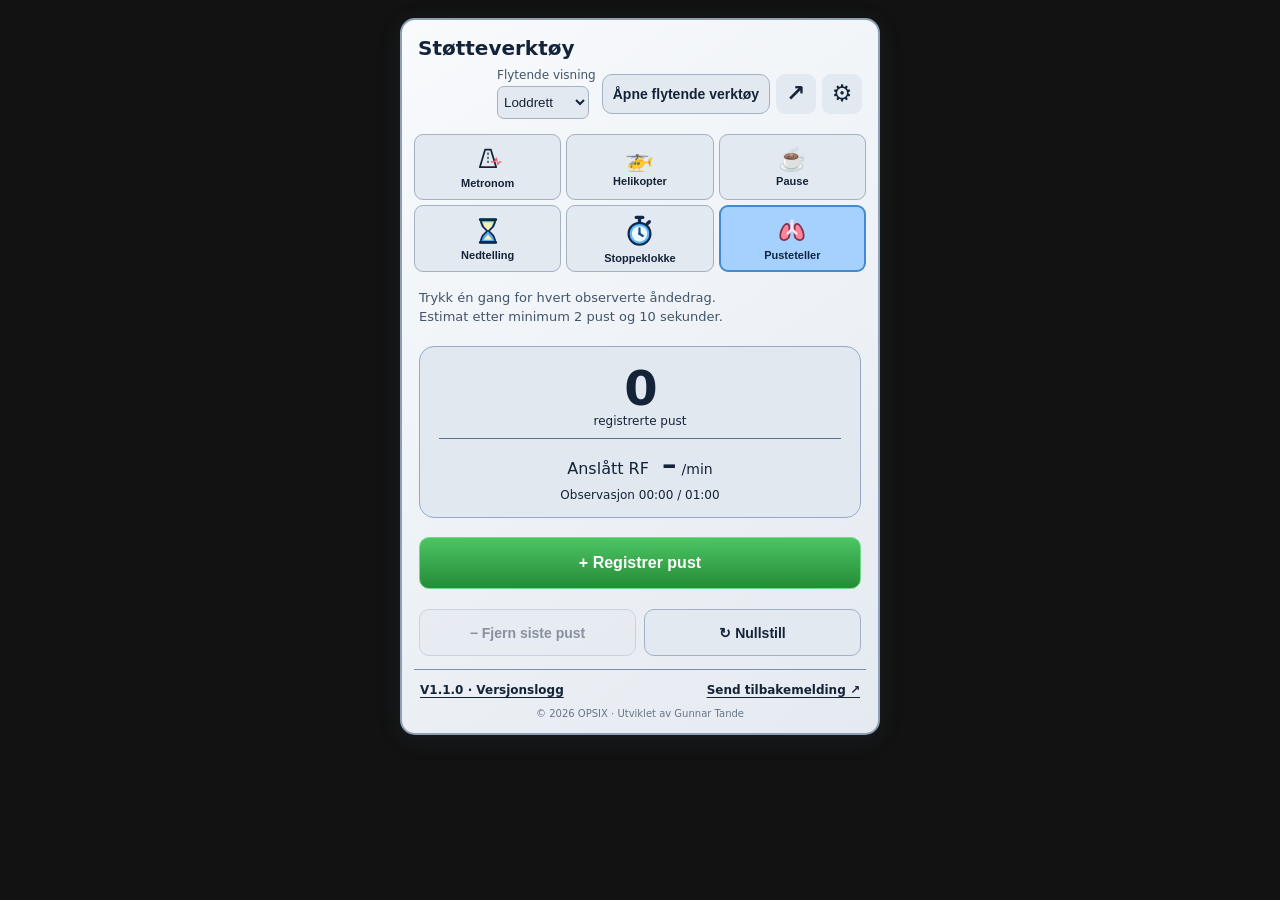
==== index.html @ 7cbd0a43 ".." ====
<!doctype html>
<html lang="no">
<head>
    <meta charset="utf-8">
    <meta name="viewport" content="width=device-width,initial-scale=1">
    <meta name="theme-color" content="#071426">
    <title>Klokkeverktøy | OPSIX</title>
    <link rel="stylesheet" href="klokker.css?v=20261119-12">
    <script src="klokker.js?v=20261119-12" defer></script>
</head>
<body data-theme="natt">
    <section class="tool floating-notice" id="floatingNotice" aria-labelledby="floatingNoticeTitle" hidden>
        <h1 id="floatingNoticeTitle">Flytende verktøy er åpne</h1>
        <p>La denne fanen stå åpen mens du bruker verktøystripen.</p>
        <button class="btn" id="returnFloating" type="button">Vis verktøyene i fanen igjen</button>
    </section>
    <main class="tool" id="clockTool">
        <header class="top">
            <div class="brand-title">
                <strong>Støtteverktøy</strong>
            </div>
            <div class="header-actions">
                <label class="floating-layout-choice">
                    Flytende visning
                    <select id="floatingLayout">
                        <option value="vertical">Loddrett</option>
                        <option value="horizontal">Vannrett</option>
                    </select>
                </label>
                <button class="btn floating-launch" id="openFloating" type="button">Åpne flytende verktøy</button>
                <button id="openWindow" class="icon-button" type="button" title="Åpne nytt klokkevindu" aria-label="Åpne nytt klokkevindu">↗</button>
                <button id="settingsToggle" class="icon-button" type="button" title="Innstillinger" aria-label="Innstillinger" aria-expanded="false" aria-controls="clockSettings">⚙</button>
            </div>
        </header>
        <p id="floatingError" role="status" hidden></p>
        <div class="settings-menu" id="clockSettings" hidden>
            <label for="textSize">Zoom:</label>
            <select id="textSize">
                <option value="normal">100 %</option>
                <option value="large">120 %</option>
                <option value="extra">140 %</option>
            </select>
            <label for="theme">Visning:</label>
            <select id="theme">
                <option value="system" selected>Følg systemet</option>
                <option value="dag">Dag</option>
                <option value="dempet">Dempet</option>
                <option value="natt">Natt</option>
            </select>
        </div>
        <nav class="tabs" aria-label="Klokkeverktøy">
            <div class="floating-clock" id="floatingClock" hidden>
                <time id="floatingTime" aria-label="Norsk tid"></time>
                <time id="floatingDate"></time>
            </div>
            <button class="tab" data-tab="metronom" aria-selected="false">
                <span class="tab-symbol brand-small" aria-hidden="true">
                    <svg viewBox="0 0 48 48" fill="none">
                        <path d="M10 38 19 8h10l9 30H10Z" stroke="currentColor" stroke-width="3" stroke-linejoin="round"/>
                        <path d="M24 13v20" stroke="currentColor" stroke-width="2" stroke-dasharray="4 3"/>
                        <path d="M29 29h6l3-6 3 10 3-4h3" stroke="#ff5466" stroke-width="2"/>
                    </svg>
                </span>
                Metronom
            </button>
            <button class="tab" data-tab="helikopter" aria-selected="false">
                <span class="tab-symbol">🚁</span>
                Helikopter
                <small id="heliBadge" class="tab-status" hidden></small>
            </button>
            <button class="tab" data-tab="pause" aria-selected="false">
                <span class="tab-symbol">☕</span>
                Pause
                <small id="pauseBadge" class="tab-status" hidden></small>
            </button>
            <button class="tab" data-tab="nedtelling" aria-selected="false">
                <span class="tab-symbol tool-symbol" aria-hidden="true"><svg width="28" height="28" viewBox="0 0 32 32"><path d="M8 3h16v3l-2 5-5 5 5 5 2 5v3H8v-3l2-5 5-5-5-5-2-5Z" fill="#56a9f5" stroke="#0d294b" stroke-width="2"/><path d="M10 6h12l-2 5-4 4-4-4zm1 20 5-6 5 6Z" fill="#fff0ab"/><path d="M7 3h18M7 29h18" stroke="#0d294b" stroke-width="3" stroke-linecap="round"/></svg></span>
                Nedtelling
                <small id="countBadge" class="tab-status" hidden></small>
            </button>
            <button class="tab" data-tab="stoppeklokke" aria-selected="false">
                <span class="tab-symbol tool-symbol" aria-hidden="true"><svg width="28" height="28" viewBox="0 0 32 32"><path d="M16 4v5m-3-5h6m4 6 2-2" stroke="#0d294b" stroke-width="3" stroke-linecap="round"/><circle cx="16" cy="19" r="10" fill="#63b6fa" stroke="#0d294b" stroke-width="2"/><circle cx="16" cy="19" r="7" fill="#eef9ff"/><path d="M16 14v5l3 2" fill="none" stroke="#164d80" stroke-width="2" stroke-linecap="round"/><circle cx="16" cy="19" r="1.25" fill="#164d80"/></svg></span>
                Stoppeklokke
                <small id="stopBadge" class="tab-status" hidden></small>
            </button>
            <button class="tab active" data-tab="pusteteller" aria-selected="true">
                <span class="tab-symbol tool-symbol" aria-hidden="true"><svg width="28" height="28" viewBox="0 0 32 32"><path d="M13 10c-3-5-7 0-9 5-2 5-2 10 1 11 3 1 8-1 8-5Zm6 0c3-5 7 0 9 5 2 5 2 10-1 11-3 1-8-1-8-5Z" fill="#ff8299" stroke="#7d314a" stroke-width="2"/><path d="M16 4v10m0 0-5 5m5-5 5 5" fill="none" stroke="#ffe2ec" stroke-width="3" stroke-linecap="round" stroke-linejoin="round"/></svg></span>
                Pusteteller
            </button>
            <button class="tab floating-toggle" id="toggleFloatingPane" type="button"
                aria-expanded="false" aria-controls="clockPanes" aria-label="Vis sist brukte verktøy" hidden>Utvid</button>
        </nav>
        <div class="tool-panes" id="clockPanes">
            <header class="floating-pane-heading">
                <h1>Operatørverktøy</h1>
                <p id="floatingToolName"></p>
            </header>
            <section class="pane" id="metronom" aria-label="Metronom" hidden inert>
                <div class="display beat-display" id="beatDisplay">
                    <div id="bpmView" class="bpm-view">
                        <button type="button" id="bpmLabel" class="bpm-number" title="Trykk for å skrive takt" aria-label="Endre takt">
                            110 
                            <span>BPM</span>
                        </button>
                        <input id="bpmDirect" class="bpm-direct" type="number" min="1" inputmode="numeric" aria-label="Ny takt" hidden>
                    </div>
                    <div class="pulse-line" aria-hidden="true">
                        <svg viewBox="0 0 240 42" preserveAspectRatio="none">
                            <defs>
                                <path id="ecgComplex" d="M0 25 H22 L26 28 L30 7 L34 34 L39 25 H60"/>
                            </defs>
                            <g class="ecg-trace">
                                <use href="#ecgComplex"/>
                                <use href="#ecgComplex" x="60"/>
                                <use href="#ecgComplex" x="120"/>
                                <use id="ecgFourth" href="#ecgComplex" x="180"/>
                                <path id="ecgVent" d="M180 25 H240" hidden/>
                            </g>
                            <line id="beatCursor" x1="30" x2="30" y1="1" y2="41" hidden/>
                        </svg>
                    </div>
                </div>
                <label class="field-label">Pasientkategori</label>
                <div class="choices">
                    <button type="button" class="choice selected" data-mode="voksen">Voksen og barn</button>
                    <button type="button" class="choice" data-mode="nyfodt">Nyfødt ved fødsel</button>
                </div>
                <div class="adjuster" id="bpmAdjust">
                    <label for="bpmInput">Juster takt</label>
                    <div>
                        <button id="bpmDown" type="button" aria-label="Reduser BPM">−</button>
                        <input id="bpmInput" type="number" inputmode="numeric" min="1" step="1" value="110">
                        <button id="bpmUp" type="button" aria-label="Øk BPM">+</button>
                    </div>
                </div>
                <p id="metronomeHint" class="hint compact" hidden>90 kompresjoner og 30 ventilasjoner/min</p>
                <div class="actions">
                    <button id="metroStart" class="btn primary">▶ Start</button>
                    <button id="metroPause" class="btn">Ⅱ Pause</button>
                    <button id="metroReset" class="btn">↻ Nullstill</button>
                </div>
            </section>
            <section class="pane" id="nedtelling" aria-label="Nedtelling" hidden inert>
                <div class="display time-display time-card" id="countBox">
                    <div class="time-unit-headings" aria-hidden="true"><span>Timer</span><span>Minutter</span><span>Sekunder</span></div>
                    <div id="countDisplay" class="time-parts time-value adjustable-time" role="group" aria-label="Nedtellingstid" aria-describedby="countError">
                        <div class="time-segment">
                            <input type="text" inputmode="numeric" maxlength="2" autocomplete="off" spellcheck="false" aria-label="Nedtellingstid – timer" data-max="99" value="00">
                            <div class="time-steps">
                                <button type="button" class="time-step" data-step="-1" aria-label="Reduser timer">−</button>
                                <button type="button" class="time-step" data-step="1" aria-label="Øk timer">+</button>
                            </div>
                        </div>
                        <span aria-hidden="true">:</span>
                        <div class="time-segment">
                            <input type="text" inputmode="numeric" maxlength="2" autocomplete="off" spellcheck="false" aria-label="Nedtellingstid – minutter" data-max="59" value="00">
                            <div class="time-steps">
                                <button type="button" class="time-step" data-step="-1" aria-label="Reduser minutter">−</button>
                                <button type="button" class="time-step" data-step="1" aria-label="Øk minutter">+</button>
                            </div>
                        </div>
                        <span aria-hidden="true">:</span>
                        <div class="time-segment">
                            <input type="text" inputmode="numeric" maxlength="2" autocomplete="off" spellcheck="false" aria-label="Nedtellingstid – sekunder" data-max="59" value="00">
                            <div class="time-steps">
                                <button type="button" class="time-step" data-step="-1" aria-label="Reduser sekunder">−</button>
                                <button type="button" class="time-step" data-step="1" aria-label="Øk sekunder">+</button>
                            </div>
                        </div>
                    </div>
                    <span id="countState" hidden></span>
                    <span id="countError" role="alert" hidden>Bruk tt:mm:ss. Minutter og sekunder må være mellom 00 og 59.</span>
                </div>
                <div class="toggle-list">
                    <div class="toggle-row">
                        <span>Lydvarsel ved endt nedtelling?</span>
                        <div class="binary" data-setting="countSound">
                            <button class="selected" data-value="yes">Ja</button>
                            <button data-value="no">Nei</button>
                        </div>
                    </div>
                </div>
                <div class="actions">
                    <button id="countStart" class="btn primary">▶ Start</button>
                    <button id="countPause" class="btn">Ⅱ Pause</button>
                    <button id="countReset" class="btn">↻ Nullstill</button>
                </div>
            </section>
            <section class="pane" id="stoppeklokke" aria-label="Stoppeklokke" hidden inert>
                <div class="display time-display time-card">
                    <div class="time-unit-headings" aria-hidden="true"><span>Timer</span><span>Minutter</span><span>Sekunder</span></div>
                    <strong class="time-value" id="stopDisplay">00:00:00</strong>
                </div>
                <div class="actions">
                    <button id="stopStart" class="btn primary">▶ Start</button>
                    <button id="stopPause" class="btn">Ⅱ Pause</button>
                    <button id="stopReset" class="btn">↻ Nullstill</button>
                </div>
            </section>
            <section class="pane" id="pusteteller" aria-label="Pusteteller">
                <p class="subtitle">
                    Trykk én gang for hvert observerte åndedrag.
                    <br>
                    Estimat etter minimum 2 pust og 10 sekunder.
                </p>
                <div class="display breath-display" id="breathBox">
                    <strong id="breathCount">0</strong>
                    <span>registrerte pust</span>
                    <div class="breath-result">
                        Anslått RF 
                        <b id="breathRate">–</b>
                        <span>/min</span>
                    </div>
                    <span class="observation" id="breathTime">Observasjon 00:00 / 01:00</span>
                </div>
                <button type="button" class="btn primary big-breath" id="breathTap">+ Registrer pust</button>
                <div class="actions two">
                    <button id="breathUndo" class="btn" type="button" disabled>− Fjern siste pust</button>
                    <button id="breathReset" class="btn">↻ Nullstill</button>
                </div>
            </section>
            <section class="pane" id="pause" aria-label="Pause" hidden inert>
                <div class="display time-card pause-box" id="pauseBox">
                    <div class="time-unit-headings time-unit-headings-end" aria-hidden="true"><span>Timer</span><span>Minutter</span></div>
                    <div class="pause-time-row time-row">
                        <span class="time-label">Matpause</span>
                        <div id="mealTime" class="time-parts time-value adjustable-time" role="group" aria-label="Matpause">
                            <div class="time-segment">
                                <input type="text" inputmode="numeric" maxlength="2" autocomplete="off" spellcheck="false" aria-label="Matpause – timer" data-max="23" placeholder="00">
                                <div class="time-steps">
                                    <button type="button" class="time-step" data-step="-1" aria-label="Reduser timer">−</button>
                                    <button type="button" class="time-step" data-step="1" aria-label="Øk timer">+</button>
                                </div>
                            </div>
                            <span aria-hidden="true">:</span>
                            <div class="time-segment">
                                <input type="text" inputmode="numeric" maxlength="2" autocomplete="off" spellcheck="false" aria-label="Matpause – minutter" data-max="59" placeholder="00">
                                <div class="time-steps">
                                    <button type="button" class="time-step" data-step="-1" aria-label="Reduser minutter">−</button>
                                    <button type="button" class="time-step" data-step="1" aria-label="Øk minutter">+</button>
                                </div>
                            </div>
                        </div>
                    </div>
                    <div class="pause-time-row time-row">
                        <span class="time-label">Skjermpause</span>
                        <div id="screenTime" class="time-parts time-value adjustable-time" role="group" aria-label="Skjermpause">
                            <div class="time-segment">
                                <input type="text" inputmode="numeric" maxlength="2" autocomplete="off" spellcheck="false" aria-label="Skjermpause – timer" data-max="23" placeholder="00">
                                <div class="time-steps">
                                    <button type="button" class="time-step" data-step="-1" aria-label="Reduser timer">−</button>
                                    <button type="button" class="time-step" data-step="1" aria-label="Øk timer">+</button>
                                </div>
                            </div>
                            <span aria-hidden="true">:</span>
                            <div class="time-segment">
                                <input type="text" inputmode="numeric" maxlength="2" autocomplete="off" spellcheck="false" aria-label="Skjermpause – minutter" data-max="59" placeholder="00">
                                <div class="time-steps">
                                    <button type="button" class="time-step" data-step="-1" aria-label="Reduser minutter">−</button>
                                    <button type="button" class="time-step" data-step="1" aria-label="Øk minutter">+</button>
                                </div>
                            </div>
                        </div>
                    </div>
                    <p id="pauseState" role="status"></p>
                </div>
                <div class="toggle-row">
                    <span>Lydvarsel når pausen starter?</span>
                    <div class="binary" data-setting="pauseSound">
                        <button class="selected" data-value="yes" aria-pressed="true">Ja</button>
                        <button data-value="no" aria-pressed="false">Nei</button>
                    </div>
                </div>
                <p id="pauseError" role="alert" hidden>Skriv et klokkeslett mellom 00:00 og 23:59.</p>
                <p id="pauseSoundError" role="status" hidden>Lydvarsel er utilgjengelig i nettleseren. Pause markeres visuelt.</p>
                <div class="actions two">
                    <button class="btn primary" id="pauseSave">Lagre pauser</button>
                    <button class="btn" id="pauseReset">↻ Nullstill</button>
                </div>
            </section>
            <section class="pane" id="helikopter" aria-label="Helikoptervarsling" hidden inert>
                <div class="display heli-display time-card" id="heliBox">
                    <div class="time-unit-headings time-unit-headings-end" aria-hidden="true"><span>Timer</span><span>Minutter</span><span>Sekunder</span></div>
                    <div class="time-row heli-entry-row">
                        <span class="time-label">ETE</span>
                        <div id="heliDuration" class="time-parts time-value adjustable-time" role="group" aria-label="Tid til forventet landing" aria-describedby="heliError">
                            <div class="time-segment">
                                <input type="text" inputmode="numeric" maxlength="2" autocomplete="off" aria-label="Tid til forventet landing – timer" data-max="99" value="00">
                                <div class="time-steps">
                                    <button type="button" class="time-step" data-step="-1" aria-label="Reduser timer: Tid til forventet landing">−</button>
                                    <button type="button" class="time-step" data-step="1" aria-label="Øk timer: Tid til forventet landing">+</button>
                                </div>
                            </div>
                            <span aria-hidden="true">:</span>
                            <div class="time-segment">
                                <input type="text" inputmode="numeric" maxlength="2" autocomplete="off" aria-label="Tid til forventet landing – minutter" data-max="59" value="03">
                                <div class="time-steps">
                                    <button type="button" class="time-step" data-step="-1" aria-label="Reduser minutter: Tid til forventet landing">−</button>
                                    <button type="button" class="time-step" data-step="1" aria-label="Øk minutter: Tid til forventet landing">+</button>
                                </div>
                            </div>
                            <span aria-hidden="true">:</span>
                            <div class="time-segment">
                                <input type="text" inputmode="numeric" maxlength="2" autocomplete="off" aria-label="Tid til forventet landing – sekunder" data-max="59" value="00">
                                <div class="time-steps">
                                    <button type="button" class="time-step" data-step="-1" aria-label="Reduser sekunder: Tid til forventet landing">−</button>
                                    <button type="button" class="time-step" data-step="1" aria-label="Øk sekunder: Tid til forventet landing">+</button>
                                </div>
                            </div>
                        </div>
                        <strong class="time-value" id="heliTime" role="timer" hidden>00:03:00</strong>
                    </div>
                    <div class="time-row heli-entry-row heli-warning-setting">
                        <span class="time-label">Tid igjen ved varsling</span>
                        <div id="heliWarning" class="time-parts time-value adjustable-time" role="group" aria-label="Tid igjen ved varsling" aria-describedby="heliError">
                            <div class="time-segment">
                                <input type="text" inputmode="numeric" maxlength="2" autocomplete="off" aria-label="Tid igjen ved varsling – timer" data-max="99" value="00">
                                <div class="time-steps">
                                    <button type="button" class="time-step" data-step="-1" aria-label="Reduser timer: Tid igjen ved varsling">−</button>
                                    <button type="button" class="time-step" data-step="1" aria-label="Øk timer: Tid igjen ved varsling">+</button>
                                </div>
                            </div>
                            <span aria-hidden="true">:</span>
                            <div class="time-segment">
                                <input type="text" inputmode="numeric" maxlength="2" autocomplete="off" aria-label="Tid igjen ved varsling – minutter" data-max="59" value="01">
                                <div class="time-steps">
                                    <button type="button" class="time-step" data-step="-1" aria-label="Reduser minutter: Tid igjen ved varsling">−</button>
                                    <button type="button" class="time-step" data-step="1" aria-label="Øk minutter: Tid igjen ved varsling">+</button>
                                </div>
                            </div>
                            <span aria-hidden="true">:</span>
                            <div class="time-segment">
                                <input type="text" inputmode="numeric" maxlength="2" autocomplete="off" aria-label="Tid igjen ved varsling – sekunder" data-max="59" value="30">
                                <div class="time-steps">
                                    <button type="button" class="time-step" data-step="-1" aria-label="Reduser sekunder: Tid igjen ved varsling">−</button>
                                    <button type="button" class="time-step" data-step="1" aria-label="Øk sekunder: Tid igjen ved varsling">+</button>
                                </div>
                            </div>
                        </div>
                    </div>
                    <p id="heliError" role="alert" hidden></p>
                    <div class="heli-timeline" id="heliTimeline" aria-label="Tidslinje for landing">
                        <span class="heli-timeline-start">Start</span>
                        <span class="heli-timeline-end">Landing</span>
                        <div class="heli-timeline-track">
                            <progress id="heliProgress" max="180" value="0" aria-label="Nedtellingens fremdrift"></progress>
                            <span class="heli-tick heli-tick-start" aria-hidden="true"></span>
                            <span class="heli-tick heli-tick-warning" id="heliWarningTick" aria-hidden="true"></span>
                            <span class="heli-tick heli-tick-end" aria-hidden="true"></span>
                        </div>
                        <span class="heli-timeline-warning" id="heliWarningMark">Varsling</span>
                    </div>
                    <p id="heliAlarm" role="alert" hidden>🔔 Aktiver landingsvarsel!</p>
                    <button id="heliAck" class="btn full" type="button" hidden>✓ Varsling aktivert</button>
                </div>
                <div class="actions two">
                    <button id="heliStart" class="btn primary" type="button">▶ Start</button>
                    <button id="heliReset" class="btn" type="button">↻ Nullstill</button>
                </div>
            </section>
        </div>
        <div class="bottom-links">
            <button id="versionButton">V1.1.0 · Versjonslogg</button>
            <button id="feedbackButton">Send tilbakemelding ↗</button>
        </div>
        <p class="copyright">© 2026 OPSIX · Utviklet av Gunnar Tande</p>
    </main>
    <dialog id="versionDialog">
        <h2>Versjonslogg</h2>
        <p>
            <b>V1.1.0 – 09.11.2026</b>
            <br>
            Seks faner, pausevarsler, lysnivåer, taktinnstilling, nedtellingsvarsler og oppdatert pusteteller.
        </p>
        <p>
            <b>V1.0.0 – 06.11.2026</b>
            <br>
            Første prototype: metronom, nedtelling, stoppeklokke og pusteteller.
        </p>
        <button id="closeVersion" class="btn">Lukk</button>
    </dialog>
</body>
</html>
---- klokker.css ----
:root{color-scheme:dark;--bg:#071426;--panel:#0b1c34;--field:#1a2a44;--border:#6981a1;--text:#f6f9ff;--muted:#bdc8d9;--blue:#2d76d0;--green:#29953a}*{box-sizing:border-box}html,body{margin:0;min-height:100%;font-family:Inter,system-ui,-apple-system,Segoe UI,Arial,sans-serif;background:transparent;color:var(--text)}body{padding:6px}.tool{background:linear-gradient(150deg,#112744,#08162a 55%,#071222);border:2px solid #8da5c5;border-radius:15px;padding:14px 12px 12px;box-shadow:0 10px 35px #0007;max-width:480px;margin:auto}.top{display:flex;align-items:center;gap:12px;padding:2px 4px 15px}.brand-icon{display:grid;place-items:center;border:2px solid #dce8fc;border-radius:16px;width:66px;height:66px;flex-shrink:0;background:linear-gradient(145deg,#162c4b,#08172c);color:white}.brand-icon svg{width:46px}.brand-title{display:flex;flex-direction:column;gap:2px;min-width:0}.brand-title strong{font-size:22px}.brand-title span{font-size:16px;font-weight:600}.icon-button{margin-left:auto;align-self:flex-start;border:0;background:#243954;color:white;border-radius:9px;padding:6px 10px;font-size:22px;cursor:pointer}.tabs{display:grid;grid-template-columns:repeat(4,minmax(0,1fr));gap:3px;margin-bottom:7px}.tab{position:relative;min-width:0;min-height:66px;display:flex;flex-direction:column;align-items:center;justify-content:center;gap:4px;background:#1b2b45;border:1px solid #536580;border-radius:10px 10px 3px 3px;color:#fff;cursor:pointer;font-size:11px;font-weight:700;padding:7px 2px}.tab.active{background:linear-gradient(155deg,#3587dd,#17428f);border:2px solid #add3ff}.tab-symbol{font-size:26px;line-height:1}.tab-status{font-size:10px;color:#e0f3ff}.pane{min-height:430px;padding:10px 5px 0}.pane[hidden],.tab-status[hidden]{display:none!important}h1{font-size:21px;margin:0 0 4px}.subtitle{font-size:13px;color:var(--muted);margin:0 0 19px;line-height:1.45}.display{background:linear-gradient(145deg,#1c2f4d,#14253f);border:1.5px solid #94aac9;border-radius:15px;min-height:117px;display:flex;flex-direction:column;align-items:center;justify-content:center;padding:15px 8px;margin-bottom:19px}.display strong{font-size:64px;line-height:1.1;font-weight:800;font-variant-numeric:tabular-nums;letter-spacing:-2px}.display strong span{font-size:37px;letter-spacing:-1px}.pulse-line{color:#ff596b;width:70%;height:23px}.pulse-line svg{width:100%;height:100%}.field-label{display:block;font-size:13px;font-weight:750;margin:0 0 9px}.choices{display:grid;grid-template-columns:repeat(2,minmax(0,1fr));gap:7px}.choice{font-weight:700;color:white;background:#1a2a43;border:1px solid #93a9c7;border-radius:10px;min-height:40px;cursor:pointer;font-size:12px}.choice.selected{color:#071426;background:#8ac7ff;border-color:#d4eaff}.adjuster{display:flex;align-items:center;justify-content:space-between;margin-top:14px;gap:12px}.adjuster label{font-size:12px;color:var(--muted)}.adjuster>div{display:flex;align-items:center;gap:5px}.adjuster button{height:35px;width:35px;border:1px solid var(--border);background:#243954;color:white;border-radius:8px;font-size:21px;cursor:pointer}.adjuster input{width:58px;height:35px;text-align:center;border:1px solid var(--border);background:#101d33;color:white;border-radius:8px;font-weight:750;font-size:16px}.adjuster input::-webkit-inner-spin-button{display:none}.hint{min-height:48px;font-size:12px;color:#d3deee;line-height:1.5;margin:16px 3px}.actions{display:grid;grid-template-columns:repeat(3,minmax(0,1fr));gap:8px;margin-top:20px}.btn{cursor:pointer;border:1px solid #8096b4;background:linear-gradient(#293d59,#16283e);border-radius:10px;min-height:47px;color:white;font-size:14px;font-weight:700}.btn.primary{background:linear-gradient(#4cc564,#258b37);border-color:#71dc86}.btn:disabled{opacity:.46;cursor:not-allowed}.btn:focus-visible,.tab:focus-visible,.choice:focus-visible,.icon-button:focus-visible,input:focus-visible{outline:3px solid #90d2ff;outline-offset:2px}.time-display span,.breath-display>span{font-size:12px;color:var(--muted)}.time-settings{display:grid;grid-template-columns:1fr 1fr;gap:12px}.time-settings label{color:var(--muted);font-size:13px;font-weight:650;display:flex;flex-direction:column;gap:6px}.time-settings input{background:#172841;border:1px solid var(--border);color:white;border-radius:9px;padding:9px 12px;font-size:20px;width:100%}.breath-result{width:95%;text-align:center;border-top:1px solid #5a718f;margin-top:10px;padding-top:8px}.breath-result b{font-size:29px;margin-left:8px}.breath-result span{font-size:14px}.big-breath{width:100%;min-height:68px;font-size:19px;touch-action:manipulation}.actions.single{grid-template-columns:1fr}@media(min-width:580px){body{padding:18px}}@media(max-width:370px){.tool{padding:9px 7px}.tab{font-size:10px}.brand-title strong{font-size:19px}.display strong{font-size:52px}.display strong span{font-size:29px}.btn{font-size:12px}.pane{min-height:440px}}
.adjuster[hidden]{display:none!important}
/* V1.1.0 */
body[data-theme="dempet"]{--bg:#172234;--panel:#223148;--field:#35475f;--border:#8597ae;--text:#f5f7fa;--muted:#d4dce7;color-scheme:dark}
body[data-theme="dag"]{--bg:#e4e9ef;--panel:#f6f8fa;--field:#e1e8ef;--border:#7c90aa;--text:#142338;--muted:#42546a;color-scheme:light}
body[data-theme="dag"] .tool{background:linear-gradient(145deg,#f8fafc,#e5eaf1);border-color:#8d9fb5;box-shadow:0 5px 22px #33445533}
body[data-theme="dempet"] .tool{background:linear-gradient(145deg,#293d54,#18283b);border-color:#90a3b9}
body[data-theme="dag"] .display,body[data-theme="dag"] .pause-setting,body[data-theme="dag"] .time-settings input,body[data-theme="dag"] .adjuster input{background:var(--field);color:var(--text)}
body[data-theme="dempet"] .display,body[data-theme="dempet"] .pause-setting{background:var(--field)}
body[data-theme="dag"] .hint,body[data-theme="dag"] .subtitle,body[data-theme="dag"] .field-label,body[data-theme="dag"] .adjuster label,body[data-theme="dag"] .time-settings label,body[data-theme="dag"] .copyright{color:var(--muted)}
body[data-theme="dag"] .tab,body[data-theme="dag"] .choice,body[data-theme="dag"] .btn:not(.primary),body[data-theme="dag"] .binary button,body[data-theme="dag"] .icon-button,body[data-theme="dag"] select,body[data-theme="dag"] .adjuster button{background:#e3e9f0;color:#142338;border-color:#a2b2c4}
body[data-theme="dag"] .tab.active,body[data-theme="dag"] .binary button.selected,body[data-theme="dag"] .choice.selected{background:#a6d1ff;color:#10253f}
.header-actions{margin-left:auto;display:flex;align-items:center;gap:6px}.theme-label{font-size:11px}.header-actions select{background:#233a58;color:white;border:1px solid #6e89aa;padding:7px 2px;border-radius:7px;max-width:92px}.header-actions .icon-button{margin:0;align-self:auto}.tabs{grid-template-columns:repeat(3,minmax(0,1fr));gap:5px}.tab{min-height:66px;border-radius:9px;font-size:11px}.tab-symbol{font-size:23px}.brand-small svg{width:28px;height:28px;display:block}.pane{min-height:360px}.pane h1{margin-bottom:12px}.beat-display{margin-top:12px}.bpm-number{background:transparent;border:0;color:inherit;font:inherit;font-size:62px;font-weight:800;cursor:pointer;font-variant-numeric:tabular-nums}.bpm-number span{font-size:32px}.bpm-direct{font:800 45px system-ui;max-width:200px;width:100%;text-align:center;background:var(--field);color:var(--text);border:2px solid #65aafa;border-radius:10px}.bpm-direct[hidden]{display:none}.pulse-line{transform-origin:center}.pause-setting{padding:10px;border:1px solid var(--border);border-radius:10px;margin:10px 0;display:grid;grid-template-columns:minmax(0,1fr) 110px;gap:8px;align-items:center;background:#15253e}.pause-setting label{font-size:12px;font-weight:650}.pause-setting input{width:100%;min-width:0;padding:9px 4px;background:var(--field);color:var(--text);border:1px solid var(--border);border-radius:8px}.toggle-list{margin-top:14px}.toggle-row{display:flex;justify-content:space-between;align-items:center;gap:8px;padding:10px 0;border-bottom:1px solid #7d8ba855;font-size:12px;font-weight:650}.binary{display:flex;gap:4px;flex-shrink:0}.binary button{cursor:pointer;background:#20334f;color:white;border:1px solid var(--border);border-radius:7px;min-width:42px;min-height:34px}.binary button.selected{background:#80bcf4;color:#061728;font-weight:800}.observation{font-size:12px;margin-top:7px}.breath-display.observed{background:linear-gradient(145deg,#18633c,#0a3927);border-color:#8af0ab;color:#fff}.breath-display.observed span{color:#fff}.pause-display{min-height:100px;margin-top:14px}.pause-display strong{font-size:19px;letter-spacing:0}.pause-display.due,.tab.pause-due{background:linear-gradient(140deg,#217d42,#174b31);color:white;border-color:#ffadb7}.heli-display strong{font-size:58px}.full{width:100%}.actions.two{grid-template-columns:1fr 1fr}.bottom-links{display:flex;align-items:center;justify-content:space-between;gap:10px;padding-top:12px}.bottom-links button{background:transparent;border:0;color:inherit;font:650 12px system-ui;text-decoration:underline;text-underline-offset:3px;cursor:pointer}.copyright{margin:10px 0 2px;text-align:center;font-size:10px;opacity:.78}dialog{background:var(--panel);color:var(--text);border:1px solid var(--border);border-radius:12px;width:min(360px,92vw);padding:20px}dialog::backdrop{background:#000a}.compact{min-height:0;margin:10px 0}.brand-title strong{font-size:20px}.top{gap:8px}.brand-icon{width:54px;height:54px}.brand-icon svg{width:39px}@media(max-width:390px){.brand-title strong{font-size:16px}.brand-title span{font-size:12px}.theme-label{display:none}.header-actions select{max-width:77px}.top{padding-bottom:10px}.bpm-number{font-size:52px}}
@media(prefers-reduced-motion:reduce){}
#countBox.finished{background:linear-gradient(135deg,#662b33,#a23a44);color:#fff;border-color:#ffbac0;box-shadow:0 0 0 2px #f2828a inset}
body[data-theme="dempet"] .tab:not(.active),body[data-theme="dempet"] .choice:not(.selected),body[data-theme="dempet"] .btn:not(.primary),body[data-theme="dempet"] .binary button:not(.selected){background:#33475f;color:#f7f9fd}
body[data-theme="dag"] .brand-title,body[data-theme="dag"] h1,body[data-theme="dag"] .display strong,body[data-theme="dag"] .display span{color:var(--text)}
body[data-theme="dag"] .brand-icon{background:#213b5a;color:white}
body[data-theme="dag"] .tab.active{border-color:#448ad0}
body[data-theme="dag"] .tab.active .tab-symbol,body[data-theme="dag"] .tab.active .tab-status{color:#17375c}
body[data-theme="dag"] .breath-display.observed strong,body[data-theme="dag"] .breath-display.observed span,body[data-theme="dag"] #countBox.finished strong,body[data-theme="dag"] #countBox.finished span{color:#fff}

.pulse-line {
  height: 42px;
  width: 100%;
  background-image: linear-gradient(to right, #f05b6e26 1px, transparent 1px),
    linear-gradient(to bottom, #f05b6e26 1px, transparent 1px);
  background-size: 5% 25%;
}
.ecg-trace { fill: none; stroke: currentColor; stroke-width: 1.5; }
#beatCursor { stroke: currentColor; stroke-width: 1; }
body[data-theme="dag"] .pulse-line { color: #aa2336; }

#countError { margin: 6px 0 0; text-align: center; }
body .tabs .tab:is(.count-finished, .heli-alert),
body[data-theme="dag"] .tabs .tab:is(.count-finished, .heli-alert) {
  background: #8c2535;
  border-color: #ff9ba9;
  color: white;
}
body[data-theme="dag"] .tabs .tab:is(.count-finished, .heli-alert) :is(.tab-status, .tab-symbol) {
  color: white;
}

#pauseState:empty { display: none; }

#heliProgress { width: 100%; height: 12px; margin: 12px 0 6px; accent-color: var(--blue); }
.heli-markers { display: flex; justify-content: space-between; gap: 6px; width: 100%; text-align: center; }
#heliBox.heli-alert { background: #702333; border-color: #ffadb7; color: white; }
#heliBox.heli-alert span, body[data-theme="dag"] #heliBox.heli-alert strong { color: white; }
#heliBox.heli-alert progress { accent-color: #ff9ba9; }
#heliAlarm { margin: 12px 0 8px; font-weight: 800; }
#heliBox.heli-overtime { border-color: #e18b42; }

.pulse-line svg [hidden] { display: none; }
.time-parts {
  display: inline-flex;
  justify-content: center;
  align-items: baseline;
  max-width: 100%;
  gap: .03em;
  font-variant-numeric: tabular-nums;
}
.time-parts input {
  min-width: 0;
  width: 2.05ch;
  padding: 0;
  border: 0;
  border-radius: 3px;
  background: transparent;
  color: inherit;
  font: inherit;
  text-align: center;
}
.time-parts input:not(:read-only) { box-shadow: inset 0 -1px var(--border); }
.time-parts input[aria-invalid="true"] { outline: 2px solid #f27180; }
.time-parts input::placeholder { color: inherit; opacity: .7; }
.display .time-parts > span { font: inherit; color: inherit; }
.heli-warning-setting {
  margin-top: 10px;
  display: flex;
  justify-content: space-between;
  align-items: center;
  gap: 8px;
  width: 100%;
}
#pauseError, #heliError { color: inherit; font-size: .9em; }
#countBadge { color: #c2cbd8; }
body[data-theme="dag"] #countBadge { color: #48596b; }
body[data-theme="dag"] .tab.active #countBadge { color: #e0f3ff; }
#countBox.finished, body .tabs .tab.count-finished, body[data-theme="dag"] .tabs .tab.count-finished {
  background: #8c2535;
  border-color: #ffadb7;
  color: #fff;
  box-shadow: inset 0 0 0 2px #ffadb7;
}
body[data-theme="dag"] #countBox.finished span, #countBox.finished span { color: #fff; }
.count-flash { animation: count-alert 720ms ease-in-out 3; }
@keyframes count-alert {
  0%, 100% { filter: none; }
  50% { filter: brightness(1.8) saturate(1.55); }
}
body .tabs .tab.pause-due, body[data-theme="dag"] .tabs .tab.pause-due,
body .display.pause-box.pause-due, body[data-theme="dag"] .display.pause-box.pause-due {
  background: #8c2535;
  border-color: #ffadb7;
  color: #fff;
  box-shadow: inset 0 0 0 2px #ffadb7;
}
body[data-theme="dag"] .tabs .tab.pause-due :is(.tab-status, .tab-symbol),
body[data-theme="dag"] .pause-box.pause-due span { color: #fff; }
body .tabs .tab:is(.count-finished, .heli-alert, .pause-due),
body .display.pause-box.pause-due { animation: clock-alert 1.35s ease-in-out infinite; }
@keyframes clock-alert {
  50% { background: #ae3448; box-shadow: inset 0 0 0 3px #ffd3db, 0 0 12px #ffadb780; }
}

body[data-text-size="large"] { --text-scale: 1.2; }
body[data-text-size="extra"] { --text-scale: 1.4; }
.header-actions #textSize { max-width: none; }
.top { flex-wrap: wrap; }
body[data-text-size] .tabs { grid-template-columns: repeat(3, minmax(0, 1fr)); }
body[data-text-size]:not([data-text-size="normal"]) {
  font-size: calc(16px * var(--text-scale));
}
body[data-text-size]:not([data-text-size="normal"]) .tab {
  font-size: calc(11px * var(--text-scale));
  overflow-wrap: anywhere;
}
body[data-text-size]:not([data-text-size="normal"]) .tab-status { font-size: calc(10px * var(--text-scale)); }
body[data-text-size]:not([data-text-size="normal"]) :is(.subtitle, .toggle-row, .btn, .choice, .hint) { font-size: .875em; }
body[data-text-size]:not([data-text-size="normal"]) :is(.display > span, .heli-markers, .observation, .bottom-links button, .copyright) { font-size: .76em; }
body[data-text-size]:not([data-text-size="normal"]) .btn.big-breath { font-size: 1.1em; }
body[data-text-size]:not([data-text-size="normal"]) :is(h1, .brand-title strong) { font-size: 1.3em; }
body[data-text-size]:not([data-text-size="normal"]) .btn { min-height: 52px; overflow-wrap: anywhere; }
body[data-text-size]:not([data-text-size="normal"]) .toggle-row { flex-wrap: wrap; }
@media (prefers-reduced-motion: reduce) {
  .count-flash, body .tabs .tab:is(.count-finished, .heli-alert, .pause-due),
  body .display.pause-box.pause-due { animation: none; }
}
.time-parts[hidden] { display: none; }

/* Felles hÃƒÆ’Ã‚Â¸yde fÃƒÆ’Ã‚Â¸lger det hÃƒÆ’Ã‚Â¸yeste verktÃƒÆ’Ã‚Â¸yet, ogsÃƒÆ’Ã‚Â¥ ved stÃƒÆ’Ã‚Â¸rre tekst. */
.tool-panes { display: grid; }
.tool-panes > .pane { grid-area: 1 / 1; min-width: 0; }
.tool-panes > .pane[hidden] { display: block !important; visibility: hidden; pointer-events: none; }

.header-actions .icon-button {
  display: grid;
  place-items: center;
  width: 40px;
  height: 40px;
  padding: 0;
  font: 600 23px/1 system-ui, "Segoe UI Symbol", sans-serif;
}
#settingsToggle[aria-expanded="true"] { outline: 1px solid var(--border); }
.tool-symbol { display: grid; place-items: center; min-height: 28px; }
.tool-symbol svg { display: block; }
.settings-menu {
  display: grid;
  grid-template-columns: auto minmax(0, 1fr) auto minmax(0, 1.4fr);
  align-items: center;
  gap: 6px;
  margin: 0 0 10px;
}
.settings-menu[hidden] { display: none; }
.settings-menu label { font-size: .82em; font-weight: 700; }
.settings-menu select {
  width: 100%;
  min-width: 0;
  padding: 6px 2px;
  border: 1px solid var(--border);
  border-radius: 7px;
  background: var(--field);
  color: var(--text);
  font: inherit;
  font-size: .82em;
}

[data-tab="stoppeklokke"] .tool-symbol svg {
  width: 35px;
  height: 35px;
}
#nedtelling .toggle-list { margin-top: 24px; }
#nedtelling > .actions { margin-top: 30px; }

#helikopter > .actions { margin-top: 24px; }

.heli-timeline {
  --warning-position: 50%;
  position: relative;
  align-self: stretch;
  margin: 13px 7px 0;
  padding-bottom: 26px;
  font-size: calc(12px * var(--text-scale, 1));
  font-weight: 700;
}
.heli-timeline-start { display: inline-block; }
.heli-timeline-end { position: absolute; right: 0; top: 0; }
.heli-timeline-track { position: relative; margin-top: 8px; }
.heli-timeline #heliProgress { display: block; margin: 0; height: 10px; }
.heli-tick {
  position: absolute;
  top: -3px;
  width: 2px;
  height: 16px;
  background: currentColor;
}
.heli-tick-start { left: 0; }
.heli-tick-end { right: 0; }
.heli-tick-warning {
  left: var(--warning-position);
  transform: translateX(-50%);
  height: 23px;
}
.heli-timeline-warning {
  position: absolute;
  bottom: 0;
  left: clamp(3em, var(--warning-position), calc(100% - 3em));
  transform: translateX(-50%);
}
@media (max-width: 360px) {
  #heliBox { padding-inline: 9px; }
}

/* Felles tidsvisning og redigerbare felt for klokkeverktÃ¸yene. */
.time-card, #pause {
  --clock-number-size: clamp(24px, calc(8.5vw * var(--text-scale, 1)), calc(36px * var(--text-scale, 1)));
  --time-column: max(51px, calc(var(--clock-number-size) * 1.42));
  --time-separator: calc(var(--clock-number-size) * .4);
  --time-inset: calc(var(--clock-number-size) * .28 + 1px);
}
.display.time-card {
  padding: 14px;
}
.display .time-value {
  display: inline-flex;
  justify-content: center;
  align-items: baseline;
  inline-size: 9ch;
  max-inline-size: 100%;
  padding: .14em .28em;
  border: 1px solid color-mix(in srgb, currentColor 28%, transparent);
  border-radius: 9px;
  background: color-mix(in srgb, var(--panel) 24%, transparent);
  color: inherit;
  font-size: var(--clock-number-size);
  font-weight: 800;
  line-height: 1.15;
  letter-spacing: 0;
  font-variant-numeric: tabular-nums;
  white-space: nowrap;
}
.display .time-value[hidden] { display: none; }
.display .time-value:focus-within {
  outline: 2px solid var(--blue);
  outline-offset: 2px;
}
.display .time-value > input { width: 2.15ch; }
.time-card .time-row, .time-card.time-row {
  width: 100%;
  display: flex;
  flex-flow: row wrap;
  justify-content: space-between;
  align-items: center;
  gap: 8px 12px;
}
.time-card .time-row + .time-row { margin-top: 12px; }
.time-row > .time-value { margin-inline-start: auto; }
.time-card .time-label {
  color: inherit;
  font-size: calc(15px * var(--text-scale, 1));
  font-weight: 700;
}
.pause-box .pause-time-row { min-height: 68px; }
.pause-box .pause-time-row + .pause-time-row {
  border-top: 1px solid var(--border);
  padding-top: 12px;
}
.pause-box #pauseState { margin: 10px 0 0; }
.time-card .heli-warning-setting {
  border-top: 1px solid var(--border);
  padding-top: 12px;
  margin-top: 12px;
}
body[data-theme="dag"] .display .time-value { color: inherit; }

.display .adjustable-time {
  align-items: flex-start;
  gap: 0;
  inline-size: auto;
}
.time-segment {
  display: grid;
  justify-items: center;
  inline-size: var(--time-column);
  gap: 4px;
}
.display .adjustable-time > span { inline-size: var(--time-separator); text-align: center; }
.time-segment input:not(:read-only) { box-shadow: none; }
.time-steps { display: flex; gap: 3px; }
.time-step {
  display: grid;
  place-items: center;
  width: 24px;
  min-height: 24px;
  padding: 0;
  border: 1px solid var(--border);
  border-radius: 4px;
  background: transparent;
  color: inherit;
  font: 650 14px/1 system-ui;
  cursor: pointer;
}
.time-step:hover { background: var(--field); color: var(--text); }
.time-step:focus-visible { outline: 2px solid currentColor; outline-offset: 1px; }
.time-step:disabled { visibility: hidden; }

#breathBox #breathCount {
  font-size: clamp(38px, calc(10vw * var(--text-scale, 1)), calc(48px * var(--text-scale, 1)));
}
#breathTap { min-height: 52px; font-size: 1em; }

.bottom-links { border-top: 1px solid var(--border); }

/* En felles enhetsrad for hvert verktÃ¸y. */
.time-unit-headings {
  display: flex;
  justify-content: center;
  gap: var(--time-separator);
  color: var(--muted);
  font-size: calc(12px * var(--text-scale, 1));
  font-weight: 700;
  margin-block: 0 6px;
}
.time-unit-headings span {
  inline-size: var(--time-column);
  text-align: center;
}
.time-unit-headings-end {
  align-self: flex-end;
  justify-content: flex-end;
  padding-inline-end: var(--time-inset);
}
#stoppeklokke .time-unit-headings { gap: 0; }
#stoppeklokke .time-unit-headings span { inline-size: max(49px, calc(var(--clock-number-size) * 1.5)); }
#pause .time-segment input::placeholder { opacity: 1; }

.floating-launch { min-height: 40px; padding-inline: 10px; }
.floating-notice > p, #floatingError { color: var(--muted); }
.floating-notice > .btn { padding-inline: 12px; }
.floating-clock[hidden], .floating-toggle[hidden], .floating-notice[hidden] { display: none; }

body.floating-clocks {
  background: var(--bg);
  padding: 0;
}
.floating-clocks .tool {
  display: flex;
  flex-direction: row;
  align-items: flex-start;
  justify-content: flex-start;
  width: 100%;
  max-width: none;
  border: 0;
  border-radius: 0;
  padding: 0;
  box-shadow: none;
  background: var(--bg);
}
.floating-clocks .tool > :is(.top, .settings-menu, .bottom-links, .copyright) { display: none; }
.floating-clocks .tool > .tabs {
  display: grid;
  flex: 0 0 min(var(--floating-strip-width, 400px), 100%);
  container-type: inline-size;
  grid-template-columns: minmax(0, 1fr);
  gap: 3px;
  margin: 0;
  max-height: 100dvh;
  overflow-y: auto;
  padding: 8px;
}

.floating-clocks .tool:not(.floating-expanded) > .tabs { flex-basis: 100%; }
.floating-clocks .tabs > .tab {
  min-height: clamp(48px, calc((100dvh - 224px) / 6), 122px);
  gap: 6px;
  border-radius: 9px;
  font-size: calc(20px * var(--text-scale, 1));
  flex-shrink: 0;
}
.floating-clocks .tabs > .floating-toggle {
  min-height: 48px;
  font-size: 17px;
}
.floating-clocks .tool-panes {
  flex: 1 1 0;
  min-width: 0;
  max-height: 100dvh;
  overflow: auto;
}
.floating-clocks .tool-panes[hidden],
.floating-clocks .tool-panes > .pane[hidden] { display: none !important; }
.floating-clocks .tool-panes > .pane {
  min-height: 0;
  grid-area: auto;
  padding: 0 22px 26px;
}

.floating-clock {
  display: grid;
  gap: 4px;
  justify-items: center;
  width: 100%;
  padding: 12px 4px 15px;
  text-align: center;
  border-bottom: 1px solid var(--border);
  font-variant-numeric: tabular-nums;
}
#floatingTime { font-size: clamp(22px, 19cqi, 76px); font-weight: 800; line-height: 1; }
#floatingDate { color: var(--muted); font-size: 22px; }
.floating-pane-heading { display: none; }
.floating-clocks .floating-pane-heading {
  display: block;
  padding: 22px 22px 18px;
}
.floating-clocks .floating-pane-heading h1 { font-size: 29px; }
.floating-clocks .floating-pane-heading p {
  margin: 5px 0 0;
  color: var(--muted);
  font-size: 20px;
  font-weight: 650;
}
.floating-clocks .tool-panes .actions { margin-top: 26px; gap: 12px; }
.floating-clocks .tool-panes .time-card { margin-bottom: 22px; }
.floating-clocks .tabs .tab-status { font-size: calc(15px * var(--text-scale, 1)); }

@media (max-height: 760px) {
  .floating-clocks .tabs > .tab[data-tab] {
    gap: 3px;
    padding-block: 4px;
    font-size: calc(16px * var(--text-scale, 1));
  }
  .floating-clocks .tabs .tab-symbol {
    display: grid;
    place-items: center;
    font-size: 22px;
  }
  .floating-clocks .tabs .tab-symbol svg { width: 24px; height: 24px; }
  .floating-clocks .tabs .tab-status { font-size: calc(12px * var(--text-scale, 1)); }
  .floating-clocks .floating-clock { padding-block: 8px 10px; }
  .floating-clocks #floatingTime { font-size: clamp(22px, 19cqi, 62px); }
  .floating-clocks #floatingDate { font-size: 18px; }
  .floating-clocks .tabs > .floating-toggle { min-height: 38px; }
}

.floating-layout-choice {
  display: grid;
  gap: 4px;
  color: var(--muted);
  font-size: 12px;
}

.floating-clocks .tool.floating-horizontal {
  flex-direction: column;
  height: 100dvh;
}
.floating-clocks .tool.floating-horizontal.floating-expanded.floating-panel-above {
  flex-direction: column-reverse;
}
.floating-clocks .tool.floating-horizontal > .tabs {
  flex: 0 0 auto;
  width: 100%;
  grid-template-columns: minmax(118px, 1.5fr) repeat(6, minmax(72px, 1fr)) minmax(76px, .85fr);
  align-items: stretch;
  max-height: 100dvh;
  overflow-x: auto;
  padding: 6px;
}
.floating-horizontal .floating-clock {
  align-content: center;
  padding: 5px;
  border-bottom: 0;
  border-inline-end: 1px solid var(--border);
}
.floating-clocks .floating-horizontal #floatingTime { font-size: clamp(18px, 2.9cqi, 34px); }
.floating-clocks .floating-horizontal #floatingDate { font-size: 13px; }
.floating-clocks .floating-horizontal .tabs > .tab {
  min-height: 76px;
  padding: 4px;
  gap: 3px;
  font-size: calc(12px * var(--text-scale, 1));
  overflow-wrap: anywhere;
}
.floating-clocks .floating-horizontal .tab-status { font-size: 11px; }
.floating-clocks .floating-horizontal > .tool-panes {
  min-height: 0;
  width: 100%;
}
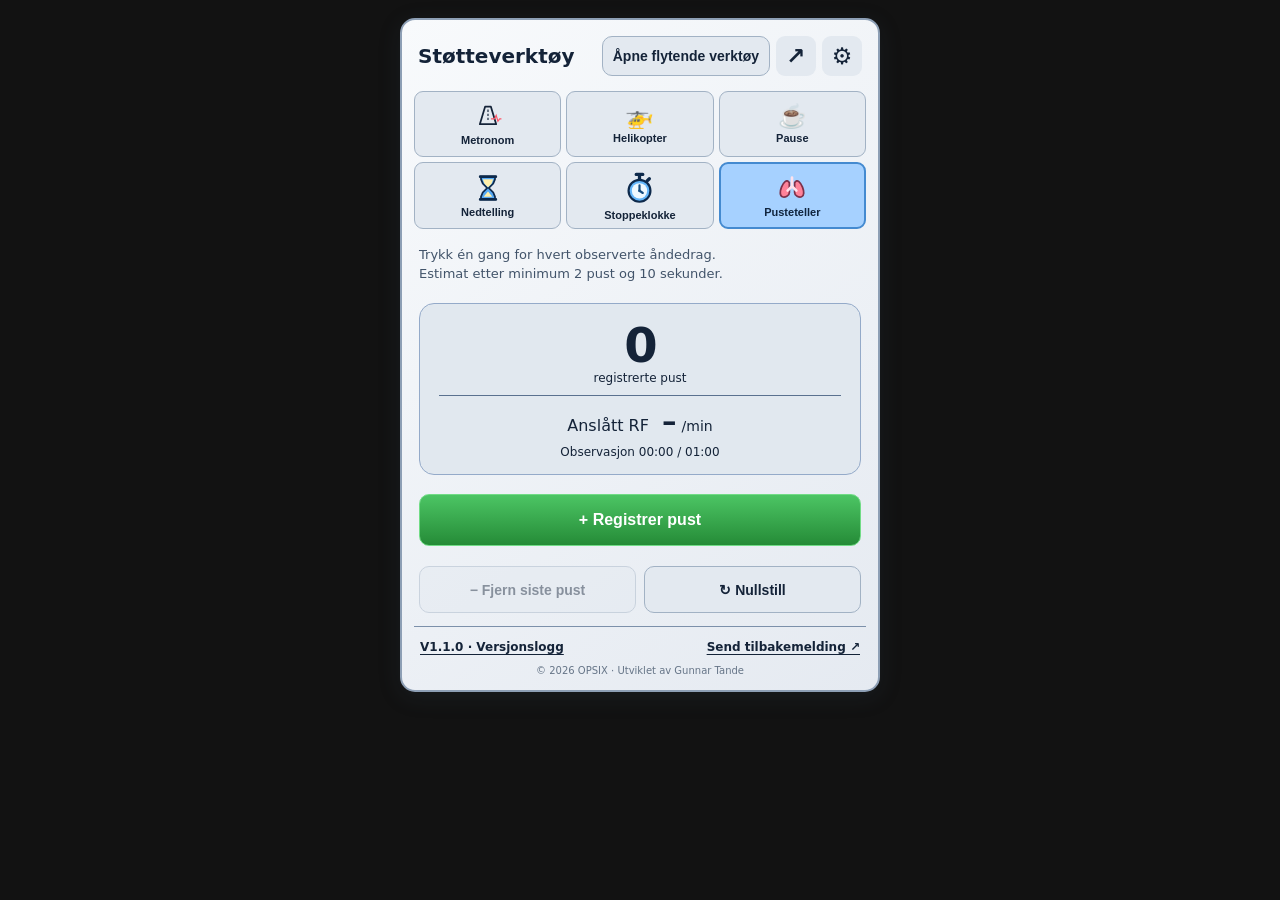
==== commit 96468527: "...." ====
--- a/index.html
+++ b/index.html
@@ -5,13 +5,14 @@
     <meta name="viewport" content="width=device-width,initial-scale=1">
     <meta name="theme-color" content="#071426">
     <title>Klokkeverktøy | OPSIX</title>
-    <link rel="stylesheet" href="klokker.css?v=20261119-12">
-    <script src="klokker.js?v=20261119-12" defer></script>
+    <link rel="stylesheet" href="klokker.css?v=20261119-15">
+    <script src="klokker.js?v=20261119-15" defer></script>
 </head>
 <body data-theme="natt">
     <section class="tool floating-notice" id="floatingNotice" aria-labelledby="floatingNoticeTitle" hidden>
         <h1 id="floatingNoticeTitle">Flytende verktøy er åpne</h1>
         <p>La denne fanen stå åpen mens du bruker verktøystripen.</p>
+        <p>Dra i vinduskanten mens stripen er sammenfoldet for å bytte mellom vannrett og loddrett.</p>
         <button class="btn" id="returnFloating" type="button">Vis verktøyene i fanen igjen</button>
     </section>
     <main class="tool" id="clockTool">
@@ -20,13 +21,6 @@
                 <strong>Støtteverktøy</strong>
             </div>
             <div class="header-actions">
-                <label class="floating-layout-choice">
-                    Flytende visning
-                    <select id="floatingLayout">
-                        <option value="vertical">Loddrett</option>
-                        <option value="horizontal">Vannrett</option>
-                    </select>
-                </label>
                 <button class="btn floating-launch" id="openFloating" type="button">Åpne flytende verktøy</button>
                 <button id="openWindow" class="icon-button" type="button" title="Åpne nytt klokkevindu" aria-label="Åpne nytt klokkevindu">↗</button>
                 <button id="settingsToggle" class="icon-button" type="button" title="Innstillinger" aria-label="Innstillinger" aria-expanded="false" aria-controls="clockSettings">⚙</button>
@@ -91,7 +85,7 @@
                 aria-expanded="false" aria-controls="clockPanes" aria-label="Vis sist brukte verktøy" hidden>Utvid</button>
         </nav>
         <div class="tool-panes" id="clockPanes">
-            <header class="floating-pane-heading">
+            <header class="floating-pane-heading" id="floatingPaneHeading">
                 <h1>Operatørverktøy</h1>
                 <p id="floatingToolName"></p>
             </header>
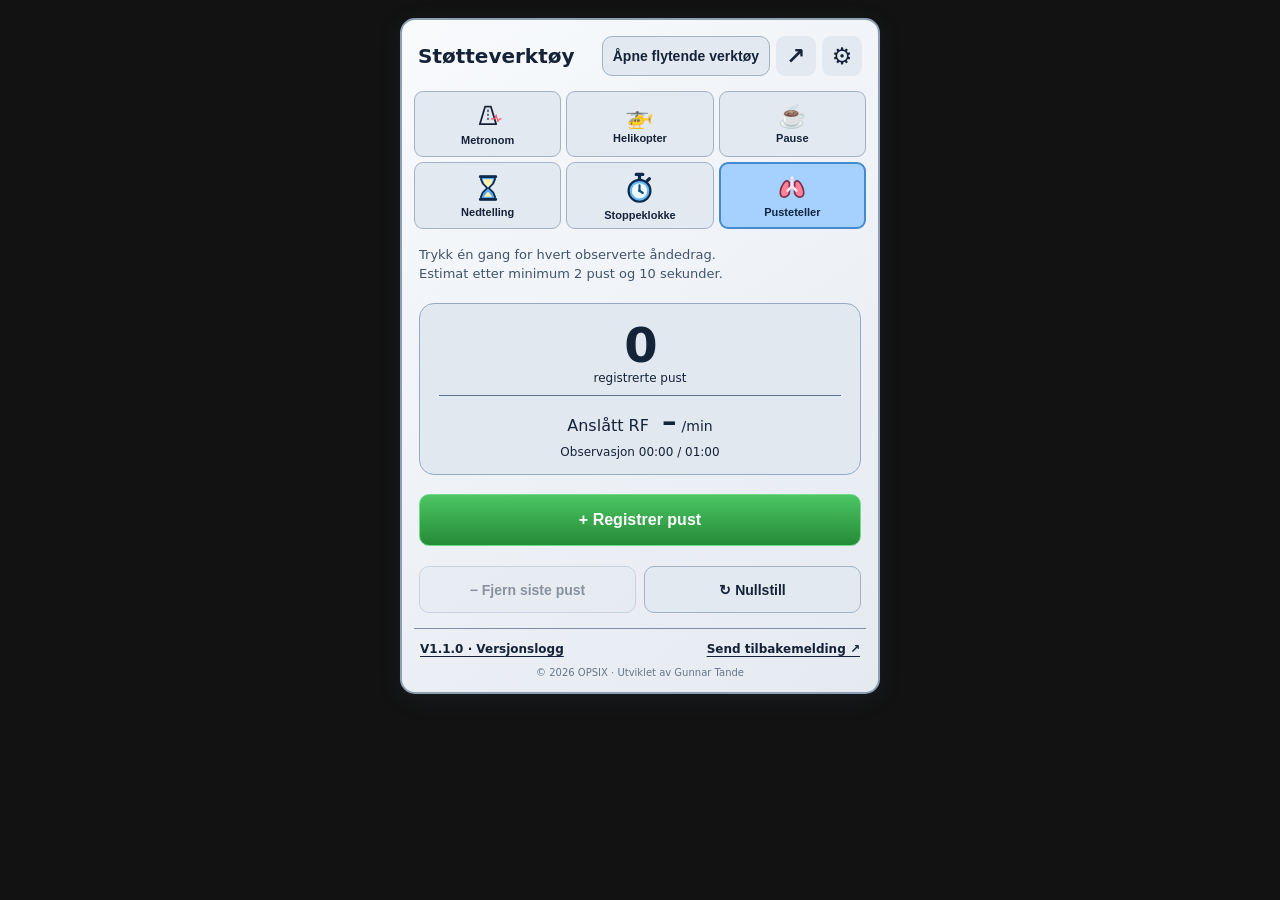
==== commit 2cf00c59: "....." ====
--- a/index.html
+++ b/index.html
@@ -5,14 +5,13 @@
     <meta name="viewport" content="width=device-width,initial-scale=1">
     <meta name="theme-color" content="#071426">
     <title>Klokkeverktøy | OPSIX</title>
-    <link rel="stylesheet" href="klokker.css?v=20261119-15">
-    <script src="klokker.js?v=20261119-15" defer></script>
+    <link rel="stylesheet" href="klokker.css?v=20261119-17">
+    <script src="klokker.js?v=20261119-17" defer></script>
 </head>
 <body data-theme="natt">
     <section class="tool floating-notice" id="floatingNotice" aria-labelledby="floatingNoticeTitle" hidden>
         <h1 id="floatingNoticeTitle">Flytende verktøy er åpne</h1>
         <p>La denne fanen stå åpen mens du bruker verktøystripen.</p>
-        <p>Dra i vinduskanten mens stripen er sammenfoldet for å bytte mellom vannrett og loddrett.</p>
         <button class="btn" id="returnFloating" type="button">Vis verktøyene i fanen igjen</button>
     </section>
     <main class="tool" id="clockTool">
@@ -41,6 +40,20 @@
                 <option value="dempet">Dempet</option>
                 <option value="natt">Natt</option>
             </select>
+            <div class="toggle-row clock-sound-setting">
+                <span id="countSoundLabel">Lyd ved endt nedtelling</span>
+                <div class="binary" data-setting="countSound" role="group" aria-labelledby="countSoundLabel">
+                    <button type="button" class="selected" data-value="yes" aria-pressed="true">På</button>
+                    <button type="button" data-value="no" aria-pressed="false">Av</button>
+                </div>
+            </div>
+            <div class="toggle-row clock-sound-setting">
+                <span id="pauseSoundLabel">Lyd ved pausestart</span>
+                <div class="binary" data-setting="pauseSound" role="group" aria-labelledby="pauseSoundLabel">
+                    <button type="button" class="selected" data-value="yes" aria-pressed="true">På</button>
+                    <button type="button" data-value="no" aria-pressed="false">Av</button>
+                </div>
+            </div>
         </div>
         <nav class="tabs" aria-label="Klokkeverktøy">
             <div class="floating-clock" id="floatingClock" hidden>
@@ -85,15 +98,11 @@
                 aria-expanded="false" aria-controls="clockPanes" aria-label="Vis sist brukte verktøy" hidden>Utvid</button>
         </nav>
         <div class="tool-panes" id="clockPanes">
-            <header class="floating-pane-heading" id="floatingPaneHeading">
-                <h1>Operatørverktøy</h1>
-                <p id="floatingToolName"></p>
-            </header>
             <section class="pane" id="metronom" aria-label="Metronom" hidden inert>
                 <div class="display beat-display" id="beatDisplay">
                     <div id="bpmView" class="bpm-view">
                         <button type="button" id="bpmLabel" class="bpm-number" title="Trykk for å skrive takt" aria-label="Endre takt">
-                            110 
+                            110
                             <span>BPM</span>
                         </button>
                         <input id="bpmDirect" class="bpm-direct" type="number" min="1" inputmode="numeric" aria-label="Ny takt" hidden>
@@ -114,24 +123,27 @@
                         </svg>
                     </div>
                 </div>
-                <label class="field-label">Pasientkategori</label>
-                <div class="choices">
-                    <button type="button" class="choice selected" data-mode="voksen">Voksen og barn</button>
-                    <button type="button" class="choice" data-mode="nyfodt">Nyfødt ved fødsel</button>
-                </div>
-                <div class="adjuster" id="bpmAdjust">
-                    <label for="bpmInput">Juster takt</label>
-                    <div>
-                        <button id="bpmDown" type="button" aria-label="Reduser BPM">−</button>
-                        <input id="bpmInput" type="number" inputmode="numeric" min="1" step="1" value="110">
-                        <button id="bpmUp" type="button" aria-label="Øk BPM">+</button>
-                    </div>
-                </div>
-                <p id="metronomeHint" class="hint compact" hidden>90 kompresjoner og 30 ventilasjoner/min</p>
-                <div class="actions">
-                    <button id="metroStart" class="btn primary">▶ Start</button>
-                    <button id="metroPause" class="btn">Ⅱ Pause</button>
-                    <button id="metroReset" class="btn">↻ Nullstill</button>
+                <div class="metro-controls">
+                    <div class="metro-categories">
+                        <label class="field-label">Pasientkategori</label>
+                        <div class="choices">
+                            <button type="button" class="choice selected" data-mode="voksen">Voksen og barn</button>
+                            <button type="button" class="choice" data-mode="nyfodt">Nyfødt ved fødsel</button>
+                        </div>
+                    </div>
+                    <div class="adjuster" id="bpmAdjust">
+                        <label for="bpmInput">Juster takt</label>
+                        <div>
+                            <button id="bpmDown" type="button" aria-label="Reduser BPM">−</button>
+                            <input id="bpmInput" type="number" inputmode="numeric" min="1" step="1" value="110">
+                            <button id="bpmUp" type="button" aria-label="Øk BPM">+</button>
+                        </div>
+                    </div>
+                    <p id="metronomeHint" class="hint compact" hidden>90 kompresjoner og 30 ventilasjoner/min</p>
+                    <div class="actions two">
+                        <button id="metroStart" class="btn primary">▶ Start</button>
+                        <button id="metroReset" class="btn">↻ Nullstill</button>
+                    </div>
                 </div>
             </section>
             <section class="pane" id="nedtelling" aria-label="Nedtelling" hidden inert>
@@ -165,18 +177,8 @@
                     <span id="countState" hidden></span>
                     <span id="countError" role="alert" hidden>Bruk tt:mm:ss. Minutter og sekunder må være mellom 00 og 59.</span>
                 </div>
-                <div class="toggle-list">
-                    <div class="toggle-row">
-                        <span>Lydvarsel ved endt nedtelling?</span>
-                        <div class="binary" data-setting="countSound">
-                            <button class="selected" data-value="yes">Ja</button>
-                            <button data-value="no">Nei</button>
-                        </div>
-                    </div>
-                </div>
-                <div class="actions">
+                <div class="actions two">
                     <button id="countStart" class="btn primary">▶ Start</button>
-                    <button id="countPause" class="btn">Ⅱ Pause</button>
                     <button id="countReset" class="btn">↻ Nullstill</button>
                 </div>
             </section>
@@ -185,9 +187,8 @@
                     <div class="time-unit-headings" aria-hidden="true"><span>Timer</span><span>Minutter</span><span>Sekunder</span></div>
                     <strong class="time-value" id="stopDisplay">00:00:00</strong>
                 </div>
-                <div class="actions">
+                <div class="actions two">
                     <button id="stopStart" class="btn primary">▶ Start</button>
-                    <button id="stopPause" class="btn">Ⅱ Pause</button>
                     <button id="stopReset" class="btn">↻ Nullstill</button>
                 </div>
             </section>
@@ -201,7 +202,7 @@
                     <strong id="breathCount">0</strong>
                     <span>registrerte pust</span>
                     <div class="breath-result">
-                        Anslått RF 
+                        Anslått RF
                         <b id="breathRate">–</b>
                         <span>/min</span>
                     </div>
@@ -258,13 +259,6 @@
                     </div>
                     <p id="pauseState" role="status"></p>
                 </div>
-                <div class="toggle-row">
-                    <span>Lydvarsel når pausen starter?</span>
-                    <div class="binary" data-setting="pauseSound">
-                        <button class="selected" data-value="yes" aria-pressed="true">Ja</button>
-                        <button data-value="no" aria-pressed="false">Nei</button>
-                    </div>
-                </div>
                 <p id="pauseError" role="alert" hidden>Skriv et klokkeslett mellom 00:00 og 23:59.</p>
                 <p id="pauseSoundError" role="status" hidden>Lydvarsel er utilgjengelig i nettleseren. Pause markeres visuelt.</p>
                 <div class="actions two">
@@ -333,6 +327,8 @@
                         </div>
                     </div>
                     <p id="heliError" role="alert" hidden></p>
+                </div>
+                <div class="heli-controls">
                     <div class="heli-timeline" id="heliTimeline" aria-label="Tidslinje for landing">
                         <span class="heli-timeline-start">Start</span>
                         <span class="heli-timeline-end">Landing</span>
@@ -345,11 +341,11 @@
                         <span class="heli-timeline-warning" id="heliWarningMark">Varsling</span>
                     </div>
                     <p id="heliAlarm" role="alert" hidden>🔔 Aktiver landingsvarsel!</p>
-                    <button id="heliAck" class="btn full" type="button" hidden>✓ Varsling aktivert</button>
-                </div>
-                <div class="actions two">
-                    <button id="heliStart" class="btn primary" type="button">▶ Start</button>
-                    <button id="heliReset" class="btn" type="button">↻ Nullstill</button>
+                    <div class="actions two">
+                        <button id="heliStart" class="btn primary" type="button">▶ Start</button>
+                        <button id="heliAck" class="btn full" type="button" hidden>✓ Varsling aktivert</button>
+                        <button id="heliReset" class="btn" type="button">↻ Nullstill</button>
+                    </div>
                 </div>
             </section>
         </div>
--- a/klokker.css
+++ b/klokker.css
@@ -181,10 +181,7 @@
   width: 35px;
   height: 35px;
 }
-#nedtelling .toggle-list { margin-top: 24px; }
 #nedtelling > .actions { margin-top: 30px; }
-
-#helikopter > .actions { margin-top: 24px; }
 
 .heli-timeline {
   --warning-position: 50%;
@@ -357,10 +354,9 @@
 }
 .floating-clocks .tool {
   display: flex;
-  flex-direction: row;
-  align-items: flex-start;
-  justify-content: flex-start;
-  width: 100%;
+  flex-direction: column;
+  width: 100%;
+  height: 100dvh;
   max-width: none;
   border: 0;
   border-radius: 0;
@@ -369,131 +365,130 @@
   background: var(--bg);
 }
 .floating-clocks .tool > :is(.top, .settings-menu, .bottom-links, .copyright) { display: none; }
+.floating-clocks .tool-panes[hidden],
+.floating-clocks .tool-panes > .pane[hidden] { display: none !important; }
+.floating-clocks .tool.floating-expanded.floating-panel-above {
+  flex-direction: column-reverse;
+}
 .floating-clocks .tool > .tabs {
-  display: grid;
-  flex: 0 0 min(var(--floating-strip-width, 400px), 100%);
+  flex: 0 0 auto;
   container-type: inline-size;
-  grid-template-columns: minmax(0, 1fr);
+  width: 100%;
   gap: 3px;
   margin: 0;
-  max-height: 100dvh;
-  overflow-y: auto;
-  padding: 8px;
-}
-
-.floating-clocks .tool:not(.floating-expanded) > .tabs { flex-basis: 100%; }
-.floating-clocks .tabs > .tab {
-  min-height: clamp(48px, calc((100dvh - 224px) / 6), 122px);
-  gap: 6px;
-  border-radius: 9px;
-  font-size: calc(20px * var(--text-scale, 1));
-  flex-shrink: 0;
-}
-.floating-clocks .tabs > .floating-toggle {
-  min-height: 48px;
-  font-size: 17px;
-}
-.floating-clocks .tool-panes {
-  flex: 1 1 0;
-  min-width: 0;
-  max-height: 100dvh;
-  overflow: auto;
-}
-.floating-clocks .tool-panes[hidden],
-.floating-clocks .tool-panes > .pane[hidden] { display: none !important; }
-.floating-clocks .tool-panes > .pane {
-  min-height: 0;
-  grid-area: auto;
-  padding: 0 22px 26px;
-}
-
-.floating-clock {
-  display: grid;
-  gap: 4px;
-  justify-items: center;
-  width: 100%;
-  padding: 12px 4px 15px;
-  text-align: center;
-  border-bottom: 1px solid var(--border);
-  font-variant-numeric: tabular-nums;
-}
-#floatingTime { font-size: clamp(22px, 19cqi, 76px); font-weight: 800; line-height: 1; }
-#floatingDate { color: var(--muted); font-size: 22px; }
-.floating-pane-heading { display: none; }
-.floating-clocks .floating-pane-heading {
-  display: block;
-  padding: 22px 22px 18px;
-}
-.floating-clocks .floating-pane-heading h1 { font-size: 29px; }
-.floating-clocks .floating-pane-heading p {
-  margin: 5px 0 0;
-  color: var(--muted);
-  font-size: 20px;
-  font-weight: 650;
-}
-.floating-clocks .tool-panes .actions { margin-top: 26px; gap: 12px; }
-.floating-clocks .tool-panes .time-card { margin-bottom: 22px; }
-.floating-clocks .tabs .tab-status { font-size: calc(15px * var(--text-scale, 1)); }
-
-@media (max-height: 760px) {
-  .floating-clocks .tabs > .tab[data-tab] {
-    gap: 3px;
-    padding-block: 4px;
-    font-size: calc(16px * var(--text-scale, 1));
-  }
-  .floating-clocks .tabs .tab-symbol {
-    display: grid;
-    place-items: center;
-    font-size: 22px;
-  }
-  .floating-clocks .tabs .tab-symbol svg { width: 24px; height: 24px; }
-  .floating-clocks .tabs .tab-status { font-size: calc(12px * var(--text-scale, 1)); }
-  .floating-clocks .floating-clock { padding-block: 8px 10px; }
-  .floating-clocks #floatingTime { font-size: clamp(22px, 19cqi, 62px); }
-  .floating-clocks #floatingDate { font-size: 18px; }
-  .floating-clocks .tabs > .floating-toggle { min-height: 38px; }
-}
-
-.floating-layout-choice {
-  display: grid;
-  gap: 4px;
-  color: var(--muted);
-  font-size: 12px;
-}
-
-.floating-clocks .tool.floating-horizontal {
-  flex-direction: column;
-  height: 100dvh;
-}
-.floating-clocks .tool.floating-horizontal.floating-expanded.floating-panel-above {
-  flex-direction: column-reverse;
-}
-.floating-clocks .tool.floating-horizontal > .tabs {
-  flex: 0 0 auto;
-  width: 100%;
-  grid-template-columns: minmax(118px, 1.5fr) repeat(6, minmax(72px, 1fr)) minmax(76px, .85fr);
+  grid-template-columns: minmax(108px, 1.25fr) repeat(6, minmax(64px, 1fr)) minmax(63px, .8fr);
   align-items: stretch;
   max-height: 100dvh;
   overflow-x: auto;
   padding: 6px;
 }
-.floating-horizontal .floating-clock {
+.floating-clocks .floating-clock {
+  display: grid;
   align-content: center;
+  justify-items: center;
+  gap: 3px;
+  text-align: center;
   padding: 5px;
-  border-bottom: 0;
+  font-variant-numeric: tabular-nums;
   border-inline-end: 1px solid var(--border);
 }
-.floating-clocks .floating-horizontal #floatingTime { font-size: clamp(18px, 2.9cqi, 34px); }
-.floating-clocks .floating-horizontal #floatingDate { font-size: 13px; }
-.floating-clocks .floating-horizontal .tabs > .tab {
-  min-height: 76px;
+.floating-clocks #floatingTime { font-size: clamp(17px, 3.5cqi, 26px); font-weight: 800; }
+.floating-clocks #floatingDate { font-size: 13px; color: var(--muted); }
+.floating-clocks .tabs > .tab {
+  min-height: 58px;
   padding: 4px;
   gap: 3px;
   font-size: calc(12px * var(--text-scale, 1));
   overflow-wrap: anywhere;
 }
-.floating-clocks .floating-horizontal .tab-status { font-size: 11px; }
-.floating-clocks .floating-horizontal > .tool-panes {
+.floating-clocks .tab-status { font-size: 11px; }
+.floating-clocks > .tool-panes {
+  flex: 1 1 0;
+  align-content: start;
+  align-self: flex-start;
   min-height: 0;
-  width: 100%;
+  overflow: auto;
+  width: 100%;
+  background: var(--panel);
+}
+.floating-clocks .tool-panes > .pane { min-height: 0; grid-area: auto; padding: 8px 10px; }
+.floating-clocks .tool-panes .display {
+  min-height: 0;
+  padding: 8px 9px;
+  margin: 0;
+}
+.floating-clocks .tool-panes .actions {
+  margin-top: 8px;
+  gap: 5px;
+}
+.floating-clocks .pane .btn { min-height: 36px; }
+.floating-clocks .pane :is(.subtitle, .hint) { margin: 0 0 8px; }
+.floating-clocks #pauseBox .pause-time-row { min-height: 48px; }
+.floating-clocks #pauseBox .pause-time-row + .pause-time-row {
+  margin-top: 6px;
+  padding-top: 6px;
+}
+.floating-clocks .pane .field-label { margin: 0; }
+.floating-clocks .pane .adjuster { margin: 0; }
+.floating-clocks .pane .hint { min-height: 0; }
+.floating-clocks .pane .toggle-row { gap: 6px; }
+
+@media (min-width: 580px) {
+  .floating-clocks .tool-panes > .pane {
+    display: grid;
+    grid-template-columns: minmax(0, 1.2fr) minmax(0, 1fr);
+    gap: 6px 12px;
+    align-content: start;
+    align-items: center;
+  }
+  .floating-clocks .pane > .display { grid-column: 1; grid-row: 1 / span var(--control-rows, 1); }
+  .floating-clocks .pane:is(#metronom, #pause) { --control-rows: 4; }
+  .floating-clocks .pane#pusteteller { --control-rows: 3; }
+  .floating-clocks .pane#nedtelling { --control-rows: 2; }
+  .floating-clocks .pane > :not(.display) { grid-column: 2; }
+  .floating-clocks .tool-panes .pane :is(.subtitle, .hint, .toggle-list, .actions) { margin: 0; }
+  .floating-clocks .pane > p:not(.subtitle, .hint) { margin: 0; }
+  .floating-clocks .pane#helikopter { grid-template-columns: minmax(0, 2fr) minmax(0, 1fr); }
+}
+
+
+.clock-sound-setting { grid-column: 1 / -1; }
+.metro-controls {
+  display: grid;
+  grid-template-columns: minmax(0, 1fr) minmax(0, 1fr);
+  gap: 8px 10px;
+  align-items: start;
+}
+.metro-categories .choices { grid-template-columns: minmax(0, 1fr); gap: 4px; }
+.metro-controls .adjuster {
+  margin: 0;
+  flex-direction: column;
+  align-items: flex-start;
+  gap: 6px;
+}
+.metro-controls > :is(.hint, .actions) { grid-column: 1 / -1; }
+.metro-controls .actions { margin-top: 0; }
+.heli-controls { min-width: 0; }
+.heli-controls .heli-timeline { margin-inline: 4px; }
+.heli-controls #heliAck { grid-column: auto; }
+.heli-controls button[hidden] { display: none; }
+
+.floating-clocks .metro-controls .choice { min-height: 32px; }
+.floating-clocks .metro-controls .adjuster input { width: 46px; }
+.floating-clocks .metro-controls .adjuster button { width: 30px; }
+.floating-clocks .metro-controls .hint { margin: 0; }
+.floating-clocks #heliBox .heli-entry-row { margin-block: 2px; }
+.floating-clocks #heliBox .heli-warning-setting { padding-top: 5px; margin-top: 5px; }
+.floating-clocks #heliBox .time-step { min-height: 23px; }
+.floating-clocks #pauseBox .pause-time-row { min-height: 42px; }
+.floating-clocks #pauseBox .pause-time-row + .pause-time-row { margin-top: 4px; padding-top: 4px; }
+.floating-clocks .heli-controls #heliAlarm { margin: 5px 0; font-size: 13px; }
+.floating-clocks .heli-controls #heliAlarm[hidden] { display: block; visibility: hidden; }
+
+@media (min-width: 580px) {
+  .floating-clocks .pane:is(#metronom, #pause, #nedtelling) { --control-rows: 1; }
+  .floating-clocks .pane > .metro-controls > .actions { margin: 0; }
+  .floating-clocks .pane#helikopter { grid-template-columns: minmax(0, 1.45fr) minmax(0, 1fr); }
+  .floating-clocks .pane#pause > .actions { grid-row: 1; }
+  .floating-clocks .pane#pause > p { grid-column: 1 / -1; }
 }
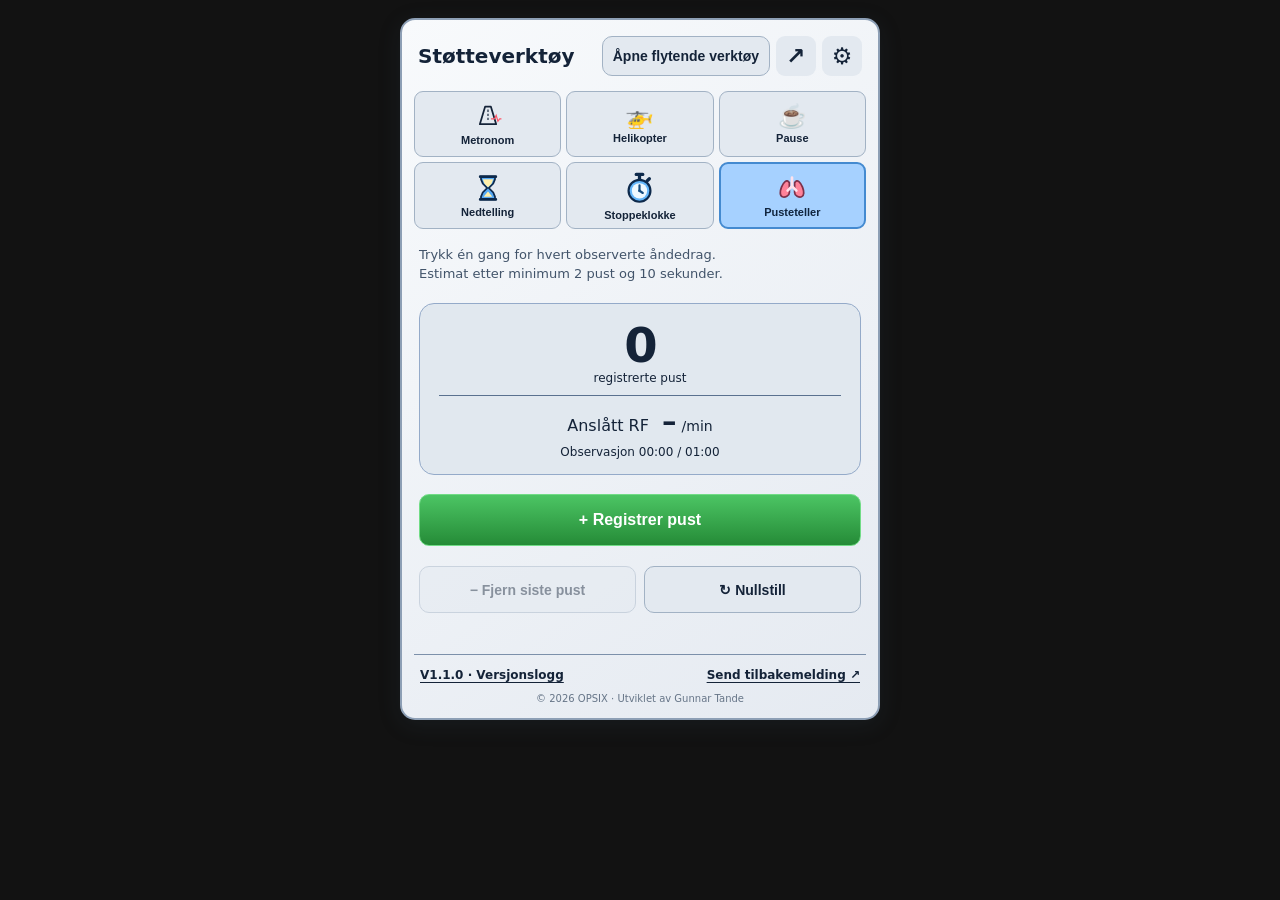
==== commit 8483f01a: ".." ====
--- a/index.html
+++ b/index.html
@@ -5,8 +5,8 @@
     <meta name="viewport" content="width=device-width,initial-scale=1">
     <meta name="theme-color" content="#071426">
     <title>Klokkeverktøy | OPSIX</title>
-    <link rel="stylesheet" href="klokker.css?v=20261119-17">
-    <script src="klokker.js?v=20261119-17" defer></script>
+    <link rel="stylesheet" href="klokker.css?v=20261119-18">
+    <script src="klokker.js?v=20261119-18" defer></script>
 </head>
 <body data-theme="natt">
     <section class="tool floating-notice" id="floatingNotice" aria-labelledby="floatingNoticeTitle" hidden>
@@ -299,29 +299,29 @@
                         <strong class="time-value" id="heliTime" role="timer" hidden>00:03:00</strong>
                     </div>
                     <div class="time-row heli-entry-row heli-warning-setting">
-                        <span class="time-label">Tid igjen ved varsling</span>
-                        <div id="heliWarning" class="time-parts time-value adjustable-time" role="group" aria-label="Tid igjen ved varsling" aria-describedby="heliError">
-                            <div class="time-segment">
-                                <input type="text" inputmode="numeric" maxlength="2" autocomplete="off" aria-label="Tid igjen ved varsling – timer" data-max="99" value="00">
-                                <div class="time-steps">
-                                    <button type="button" class="time-step" data-step="-1" aria-label="Reduser timer: Tid igjen ved varsling">−</button>
-                                    <button type="button" class="time-step" data-step="1" aria-label="Øk timer: Tid igjen ved varsling">+</button>
-                                </div>
-                            </div>
-                            <span aria-hidden="true">:</span>
-                            <div class="time-segment">
-                                <input type="text" inputmode="numeric" maxlength="2" autocomplete="off" aria-label="Tid igjen ved varsling – minutter" data-max="59" value="01">
-                                <div class="time-steps">
-                                    <button type="button" class="time-step" data-step="-1" aria-label="Reduser minutter: Tid igjen ved varsling">−</button>
-                                    <button type="button" class="time-step" data-step="1" aria-label="Øk minutter: Tid igjen ved varsling">+</button>
-                                </div>
-                            </div>
-                            <span aria-hidden="true">:</span>
-                            <div class="time-segment">
-                                <input type="text" inputmode="numeric" maxlength="2" autocomplete="off" aria-label="Tid igjen ved varsling – sekunder" data-max="59" value="30">
-                                <div class="time-steps">
-                                    <button type="button" class="time-step" data-step="-1" aria-label="Reduser sekunder: Tid igjen ved varsling">−</button>
-                                    <button type="button" class="time-step" data-step="1" aria-label="Øk sekunder: Tid igjen ved varsling">+</button>
+                        <span class="time-label">Varslingsmargin før landing</span>
+                        <div id="heliWarning" class="time-parts time-value adjustable-time" role="group" aria-label="Varslingsmargin før landing" aria-describedby="heliError">
+                            <div class="time-segment">
+                                <input type="text" inputmode="numeric" maxlength="2" autocomplete="off" aria-label="Varslingsmargin før landing – timer" data-max="99" value="00">
+                                <div class="time-steps">
+                                    <button type="button" class="time-step" data-step="-1" aria-label="Reduser timer: Varslingsmargin før landing">−</button>
+                                    <button type="button" class="time-step" data-step="1" aria-label="Øk timer: Varslingsmargin før landing">+</button>
+                                </div>
+                            </div>
+                            <span aria-hidden="true">:</span>
+                            <div class="time-segment">
+                                <input type="text" inputmode="numeric" maxlength="2" autocomplete="off" aria-label="Varslingsmargin før landing – minutter" data-max="59" value="01">
+                                <div class="time-steps">
+                                    <button type="button" class="time-step" data-step="-1" aria-label="Reduser minutter: Varslingsmargin før landing">−</button>
+                                    <button type="button" class="time-step" data-step="1" aria-label="Øk minutter: Varslingsmargin før landing">+</button>
+                                </div>
+                            </div>
+                            <span aria-hidden="true">:</span>
+                            <div class="time-segment">
+                                <input type="text" inputmode="numeric" maxlength="2" autocomplete="off" aria-label="Varslingsmargin før landing – sekunder" data-max="59" value="30">
+                                <div class="time-steps">
+                                    <button type="button" class="time-step" data-step="-1" aria-label="Reduser sekunder: Varslingsmargin før landing">−</button>
+                                    <button type="button" class="time-step" data-step="1" aria-label="Øk sekunder: Varslingsmargin før landing">+</button>
                                 </div>
                             </div>
                         </div>
--- a/klokker.css
+++ b/klokker.css
@@ -491,4 +491,18 @@
   .floating-clocks .pane#helikopter { grid-template-columns: minmax(0, 1.45fr) minmax(0, 1fr); }
   .floating-clocks .pane#pause > .actions { grid-row: 1; }
   .floating-clocks .pane#pause > p { grid-column: 1 / -1; }
+}
+
+@media (max-width: 620px) {
+  .floating-clocks .tool > .tabs {
+    grid-template-columns: minmax(87px, 1.2fr) repeat(6, minmax(48px, 1fr)) minmax(54px, .8fr);
+    column-gap: 2px;
+    padding-inline: 4px;
+  }
+  .floating-clocks .tabs > .tab {
+    padding-inline: 2px;
+    font-size: calc(11px * var(--text-scale, 1));
+  }
+  .floating-clocks .tab-symbol svg { width: 24px; height: 24px; }
+  .floating-clocks #floatingDate { font-size: 11px; }
 }
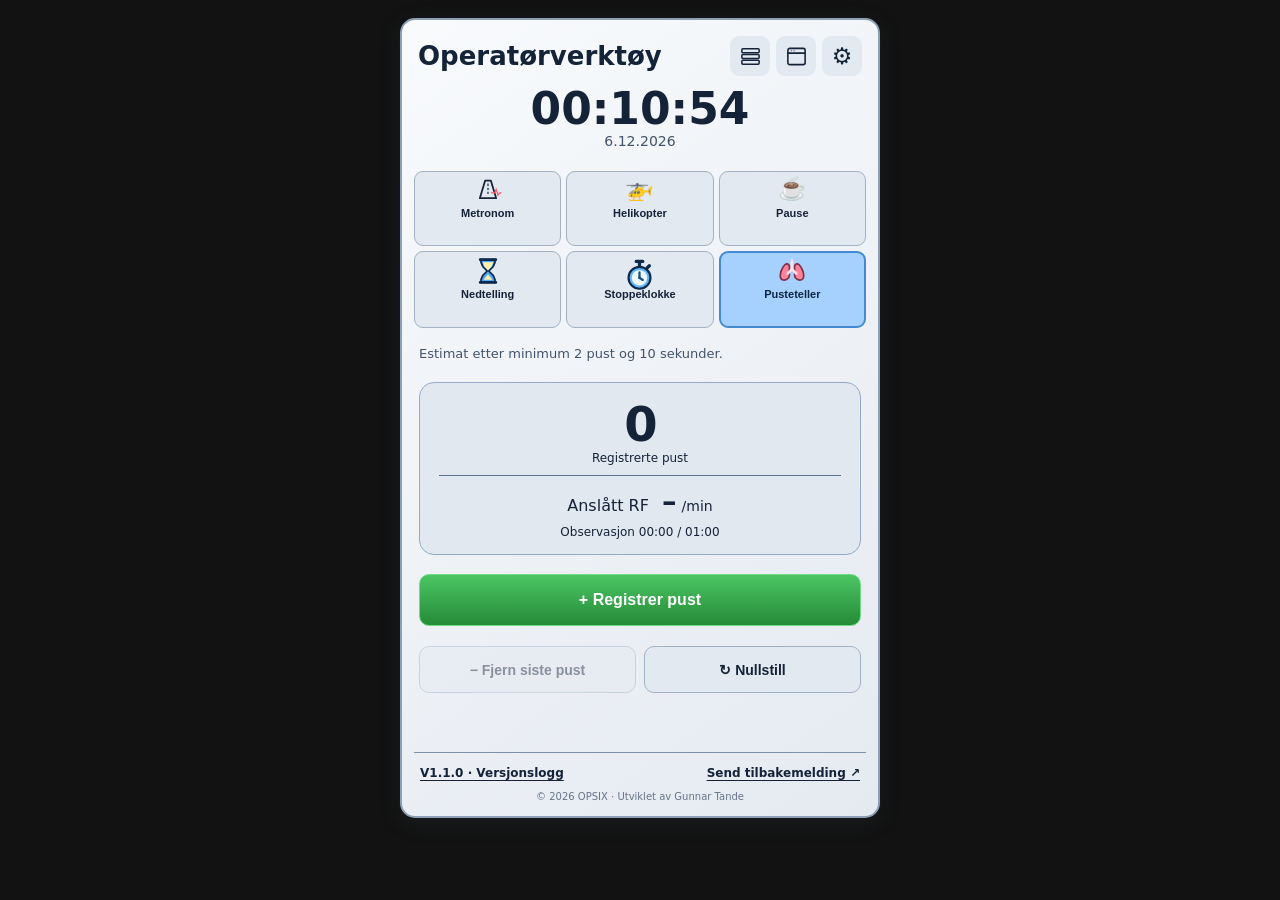
==== commit 34b278a9: "vv" ====
--- a/index.html
+++ b/index.html
@@ -4,9 +4,12 @@
     <meta charset="utf-8">
     <meta name="viewport" content="width=device-width,initial-scale=1">
     <meta name="theme-color" content="#071426">
-    <title>Klokkeverktøy | OPSIX</title>
-    <link rel="stylesheet" href="klokker.css?v=20261119-18">
-    <script src="klokker.js?v=20261119-18" defer></script>
+    <title>Operatørverktøy | OPSIX</title>
+    <link rel="icon" href="opsix-x-192.png" sizes="192x192" type="image/png">
+    <link rel="apple-touch-icon" href="opsix-x-192.png">
+    <link rel="manifest" href="manifest.webmanifest">
+    <link rel="stylesheet" href="klokker.css?v=20261124-3">
+    <script src="klokker.js?v=20261124-3" defer></script>
 </head>
 <body data-theme="natt">
     <section class="tool floating-notice" id="floatingNotice" aria-labelledby="floatingNoticeTitle" hidden>
@@ -17,11 +20,28 @@
     <main class="tool" id="clockTool">
         <header class="top">
             <div class="brand-title">
-                <strong>Støtteverktøy</strong>
+                <strong>Operatørverktøy</strong>
+            </div>
+            <div class="floating-clock" id="floatingClock">
+                <time id="floatingTime" aria-label="Norsk tid"></time>
+                <time id="floatingDate"></time>
             </div>
             <div class="header-actions">
-                <button class="btn floating-launch" id="openFloating" type="button">Åpne flytende verktøy</button>
-                <button id="openWindow" class="icon-button" type="button" title="Åpne nytt klokkevindu" aria-label="Åpne nytt klokkevindu">↗</button>
+                <button id="openFloating" class="icon-button" type="button" title="Flytende knapper" aria-label="Åpne flytende knapper">
+                    <svg viewBox="0 0 24 24" fill="none" stroke="currentColor" stroke-width="1.6" stroke-linejoin="round" aria-hidden="true" focusable="false">
+                        <rect x="3" y="4" width="18" height="4" rx="1"/>
+                        <rect x="3" y="10" width="18" height="4" rx="1"/>
+                        <rect x="3" y="16" width="18" height="4" rx="1"/>
+                    </svg>
+                </button>
+                <button id="openWindow" class="icon-button" type="button" title="Åpne nytt klokkevindu" aria-label="Åpne nytt klokkevindu">
+                    <svg viewBox="0 0 24 24" fill="none" stroke="currentColor" stroke-width="1.65" stroke-linejoin="round" stroke-linecap="round" aria-hidden="true" focusable="false">
+                        <rect x="3" y="3.5" width="18" height="17" rx="2"/>
+                        <path d="M3 8.5h18"/>
+                        <circle cx="6.5" cy="6" r=".65" fill="currentColor" stroke="none"/>
+                        <circle cx="9.5" cy="6" r=".65" fill="currentColor" stroke="none"/>
+                    </svg>
+                </button>
                 <button id="settingsToggle" class="icon-button" type="button" title="Innstillinger" aria-label="Innstillinger" aria-expanded="false" aria-controls="clockSettings">⚙</button>
             </div>
         </header>
@@ -40,26 +60,8 @@
                 <option value="dempet">Dempet</option>
                 <option value="natt">Natt</option>
             </select>
-            <div class="toggle-row clock-sound-setting">
-                <span id="countSoundLabel">Lyd ved endt nedtelling</span>
-                <div class="binary" data-setting="countSound" role="group" aria-labelledby="countSoundLabel">
-                    <button type="button" class="selected" data-value="yes" aria-pressed="true">På</button>
-                    <button type="button" data-value="no" aria-pressed="false">Av</button>
-                </div>
-            </div>
-            <div class="toggle-row clock-sound-setting">
-                <span id="pauseSoundLabel">Lyd ved pausestart</span>
-                <div class="binary" data-setting="pauseSound" role="group" aria-labelledby="pauseSoundLabel">
-                    <button type="button" class="selected" data-value="yes" aria-pressed="true">På</button>
-                    <button type="button" data-value="no" aria-pressed="false">Av</button>
-                </div>
-            </div>
         </div>
-        <nav class="tabs" aria-label="Klokkeverktøy">
-            <div class="floating-clock" id="floatingClock" hidden>
-                <time id="floatingTime" aria-label="Norsk tid"></time>
-                <time id="floatingDate"></time>
-            </div>
+        <nav class="tabs" aria-label="Verktøylinje">
             <button class="tab" data-tab="metronom" aria-selected="false">
                 <span class="tab-symbol brand-small" aria-hidden="true">
                     <svg viewBox="0 0 48 48" fill="none">
@@ -68,34 +70,32 @@
                         <path d="M29 29h6l3-6 3 10 3-4h3" stroke="#ff5466" stroke-width="2"/>
                     </svg>
                 </span>
-                Metronom
+                <span class="tab-label">Metronom</span>
             </button>
             <button class="tab" data-tab="helikopter" aria-selected="false">
                 <span class="tab-symbol">🚁</span>
-                Helikopter
+                <span class="tab-label">Helikopter</span>
                 <small id="heliBadge" class="tab-status" hidden></small>
             </button>
             <button class="tab" data-tab="pause" aria-selected="false">
                 <span class="tab-symbol">☕</span>
-                Pause
+                <span class="tab-label">Pause</span>
                 <small id="pauseBadge" class="tab-status" hidden></small>
             </button>
             <button class="tab" data-tab="nedtelling" aria-selected="false">
                 <span class="tab-symbol tool-symbol" aria-hidden="true"><svg width="28" height="28" viewBox="0 0 32 32"><path d="M8 3h16v3l-2 5-5 5 5 5 2 5v3H8v-3l2-5 5-5-5-5-2-5Z" fill="#56a9f5" stroke="#0d294b" stroke-width="2"/><path d="M10 6h12l-2 5-4 4-4-4zm1 20 5-6 5 6Z" fill="#fff0ab"/><path d="M7 3h18M7 29h18" stroke="#0d294b" stroke-width="3" stroke-linecap="round"/></svg></span>
-                Nedtelling
+                <span class="tab-label">Nedtelling</span>
                 <small id="countBadge" class="tab-status" hidden></small>
             </button>
             <button class="tab" data-tab="stoppeklokke" aria-selected="false">
                 <span class="tab-symbol tool-symbol" aria-hidden="true"><svg width="28" height="28" viewBox="0 0 32 32"><path d="M16 4v5m-3-5h6m4 6 2-2" stroke="#0d294b" stroke-width="3" stroke-linecap="round"/><circle cx="16" cy="19" r="10" fill="#63b6fa" stroke="#0d294b" stroke-width="2"/><circle cx="16" cy="19" r="7" fill="#eef9ff"/><path d="M16 14v5l3 2" fill="none" stroke="#164d80" stroke-width="2" stroke-linecap="round"/><circle cx="16" cy="19" r="1.25" fill="#164d80"/></svg></span>
-                Stoppeklokke
+                <span class="tab-label">Stoppeklokke</span>
                 <small id="stopBadge" class="tab-status" hidden></small>
             </button>
             <button class="tab active" data-tab="pusteteller" aria-selected="true">
                 <span class="tab-symbol tool-symbol" aria-hidden="true"><svg width="28" height="28" viewBox="0 0 32 32"><path d="M13 10c-3-5-7 0-9 5-2 5-2 10 1 11 3 1 8-1 8-5Zm6 0c3-5 7 0 9 5 2 5 2 10-1 11-3 1-8-1-8-5Z" fill="#ff8299" stroke="#7d314a" stroke-width="2"/><path d="M16 4v10m0 0-5 5m5-5 5 5" fill="none" stroke="#ffe2ec" stroke-width="3" stroke-linecap="round" stroke-linejoin="round"/></svg></span>
-                Pusteteller
-            </button>
-            <button class="tab floating-toggle" id="toggleFloatingPane" type="button"
-                aria-expanded="false" aria-controls="clockPanes" aria-label="Vis sist brukte verktøy" hidden>Utvid</button>
+                <span class="tab-label">Pusteteller</span>
+            </button>
         </nav>
         <div class="tool-panes" id="clockPanes">
             <section class="pane" id="metronom" aria-label="Metronom" hidden inert>
@@ -116,21 +116,13 @@
                                 <use href="#ecgComplex"/>
                                 <use href="#ecgComplex" x="60"/>
                                 <use href="#ecgComplex" x="120"/>
-                                <use id="ecgFourth" href="#ecgComplex" x="180"/>
-                                <path id="ecgVent" d="M180 25 H240" hidden/>
+                                <use href="#ecgComplex" x="180"/>
                             </g>
                             <line id="beatCursor" x1="30" x2="30" y1="1" y2="41" hidden/>
                         </svg>
                     </div>
                 </div>
                 <div class="metro-controls">
-                    <div class="metro-categories">
-                        <label class="field-label">Pasientkategori</label>
-                        <div class="choices">
-                            <button type="button" class="choice selected" data-mode="voksen">Voksen og barn</button>
-                            <button type="button" class="choice" data-mode="nyfodt">Nyfødt ved fødsel</button>
-                        </div>
-                    </div>
                     <div class="adjuster" id="bpmAdjust">
                         <label for="bpmInput">Juster takt</label>
                         <div>
@@ -139,7 +131,6 @@
                             <button id="bpmUp" type="button" aria-label="Øk BPM">+</button>
                         </div>
                     </div>
-                    <p id="metronomeHint" class="hint compact" hidden>90 kompresjoner og 30 ventilasjoner/min</p>
                     <div class="actions two">
                         <button id="metroStart" class="btn primary">▶ Start</button>
                         <button id="metroReset" class="btn">↻ Nullstill</button>
@@ -194,13 +185,11 @@
             </section>
             <section class="pane" id="pusteteller" aria-label="Pusteteller">
                 <p class="subtitle">
-                    Trykk én gang for hvert observerte åndedrag.
-                    <br>
                     Estimat etter minimum 2 pust og 10 sekunder.
                 </p>
                 <div class="display breath-display" id="breathBox">
                     <strong id="breathCount">0</strong>
-                    <span>registrerte pust</span>
+                    <span>Registrerte pust</span>
                     <div class="breath-result">
                         Anslått RF
                         <b id="breathRate">–</b>
@@ -261,9 +250,10 @@
                 </div>
                 <p id="pauseError" role="alert" hidden>Skriv et klokkeslett mellom 00:00 og 23:59.</p>
                 <p id="pauseSoundError" role="status" hidden>Lydvarsel er utilgjengelig i nettleseren. Pause markeres visuelt.</p>
-                <div class="actions two">
+                <div class="actions two pause-actions">
                     <button class="btn primary" id="pauseSave">Lagre pauser</button>
                     <button class="btn" id="pauseReset">↻ Nullstill</button>
+                    <p id="pauseSaveStatus" class="pause-save-status" role="status" aria-live="polite" data-state="empty">Ingen pauser lagret</p>
                 </div>
             </section>
             <section class="pane" id="helikopter" aria-label="Helikoptervarsling" hidden inert>
--- a/klokker.css
+++ b/klokker.css
@@ -1,5 +1,4 @@
-:root{color-scheme:dark;--bg:#071426;--panel:#0b1c34;--field:#1a2a44;--border:#6981a1;--text:#f6f9ff;--muted:#bdc8d9;--blue:#2d76d0;--green:#29953a}*{box-sizing:border-box}html,body{margin:0;min-height:100%;font-family:Inter,system-ui,-apple-system,Segoe UI,Arial,sans-serif;background:transparent;color:var(--text)}body{padding:6px}.tool{background:linear-gradient(150deg,#112744,#08162a 55%,#071222);border:2px solid #8da5c5;border-radius:15px;padding:14px 12px 12px;box-shadow:0 10px 35px #0007;max-width:480px;margin:auto}.top{display:flex;align-items:center;gap:12px;padding:2px 4px 15px}.brand-icon{display:grid;place-items:center;border:2px solid #dce8fc;border-radius:16px;width:66px;height:66px;flex-shrink:0;background:linear-gradient(145deg,#162c4b,#08172c);color:white}.brand-icon svg{width:46px}.brand-title{display:flex;flex-direction:column;gap:2px;min-width:0}.brand-title strong{font-size:22px}.brand-title span{font-size:16px;font-weight:600}.icon-button{margin-left:auto;align-self:flex-start;border:0;background:#243954;color:white;border-radius:9px;padding:6px 10px;font-size:22px;cursor:pointer}.tabs{display:grid;grid-template-columns:repeat(4,minmax(0,1fr));gap:3px;margin-bottom:7px}.tab{position:relative;min-width:0;min-height:66px;display:flex;flex-direction:column;align-items:center;justify-content:center;gap:4px;background:#1b2b45;border:1px solid #536580;border-radius:10px 10px 3px 3px;color:#fff;cursor:pointer;font-size:11px;font-weight:700;padding:7px 2px}.tab.active{background:linear-gradient(155deg,#3587dd,#17428f);border:2px solid #add3ff}.tab-symbol{font-size:26px;line-height:1}.tab-status{font-size:10px;color:#e0f3ff}.pane{min-height:430px;padding:10px 5px 0}.pane[hidden],.tab-status[hidden]{display:none!important}h1{font-size:21px;margin:0 0 4px}.subtitle{font-size:13px;color:var(--muted);margin:0 0 19px;line-height:1.45}.display{background:linear-gradient(145deg,#1c2f4d,#14253f);border:1.5px solid #94aac9;border-radius:15px;min-height:117px;display:flex;flex-direction:column;align-items:center;justify-content:center;padding:15px 8px;margin-bottom:19px}.display strong{font-size:64px;line-height:1.1;font-weight:800;font-variant-numeric:tabular-nums;letter-spacing:-2px}.display strong span{font-size:37px;letter-spacing:-1px}.pulse-line{color:#ff596b;width:70%;height:23px}.pulse-line svg{width:100%;height:100%}.field-label{display:block;font-size:13px;font-weight:750;margin:0 0 9px}.choices{display:grid;grid-template-columns:repeat(2,minmax(0,1fr));gap:7px}.choice{font-weight:700;color:white;background:#1a2a43;border:1px solid #93a9c7;border-radius:10px;min-height:40px;cursor:pointer;font-size:12px}.choice.selected{color:#071426;background:#8ac7ff;border-color:#d4eaff}.adjuster{display:flex;align-items:center;justify-content:space-between;margin-top:14px;gap:12px}.adjuster label{font-size:12px;color:var(--muted)}.adjuster>div{display:flex;align-items:center;gap:5px}.adjuster button{height:35px;width:35px;border:1px solid var(--border);background:#243954;color:white;border-radius:8px;font-size:21px;cursor:pointer}.adjuster input{width:58px;height:35px;text-align:center;border:1px solid var(--border);background:#101d33;color:white;border-radius:8px;font-weight:750;font-size:16px}.adjuster input::-webkit-inner-spin-button{display:none}.hint{min-height:48px;font-size:12px;color:#d3deee;line-height:1.5;margin:16px 3px}.actions{display:grid;grid-template-columns:repeat(3,minmax(0,1fr));gap:8px;margin-top:20px}.btn{cursor:pointer;border:1px solid #8096b4;background:linear-gradient(#293d59,#16283e);border-radius:10px;min-height:47px;color:white;font-size:14px;font-weight:700}.btn.primary{background:linear-gradient(#4cc564,#258b37);border-color:#71dc86}.btn:disabled{opacity:.46;cursor:not-allowed}.btn:focus-visible,.tab:focus-visible,.choice:focus-visible,.icon-button:focus-visible,input:focus-visible{outline:3px solid #90d2ff;outline-offset:2px}.time-display span,.breath-display>span{font-size:12px;color:var(--muted)}.time-settings{display:grid;grid-template-columns:1fr 1fr;gap:12px}.time-settings label{color:var(--muted);font-size:13px;font-weight:650;display:flex;flex-direction:column;gap:6px}.time-settings input{background:#172841;border:1px solid var(--border);color:white;border-radius:9px;padding:9px 12px;font-size:20px;width:100%}.breath-result{width:95%;text-align:center;border-top:1px solid #5a718f;margin-top:10px;padding-top:8px}.breath-result b{font-size:29px;margin-left:8px}.breath-result span{font-size:14px}.big-breath{width:100%;min-height:68px;font-size:19px;touch-action:manipulation}.actions.single{grid-template-columns:1fr}@media(min-width:580px){body{padding:18px}}@media(max-width:370px){.tool{padding:9px 7px}.tab{font-size:10px}.brand-title strong{font-size:19px}.display strong{font-size:52px}.display strong span{font-size:29px}.btn{font-size:12px}.pane{min-height:440px}}
-.adjuster[hidden]{display:none!important}
+:root{color-scheme:dark;--bg:#071426;--panel:#0b1c34;--field:#1a2a44;--border:#6981a1;--text:#f6f9ff;--muted:#bdc8d9;--blue:#2d76d0;--green:#29953a}*{box-sizing:border-box}html,body{margin:0;min-height:100%;font-family:Inter,system-ui,-apple-system,Segoe UI,Arial,sans-serif;background:transparent;color:var(--text)}body{padding:6px}.tool{background:linear-gradient(150deg,#112744,#08162a 55%,#071222);border:2px solid #8da5c5;border-radius:15px;padding:14px 12px 12px;box-shadow:0 10px 35px #0007;max-width:480px;margin:auto}.top{display:flex;align-items:center;gap:12px;padding:2px 4px 15px}.brand-icon{display:grid;place-items:center;border:2px solid #dce8fc;border-radius:16px;width:66px;height:66px;flex-shrink:0;background:linear-gradient(145deg,#162c4b,#08172c);color:white}.brand-icon svg{width:46px}.brand-title{display:flex;flex-direction:column;gap:2px;min-width:0}.brand-title span{font-size:16px;font-weight:600}.icon-button{margin-left:auto;align-self:flex-start;border:0;background:#243954;color:white;border-radius:9px;padding:6px 10px;font-size:22px;cursor:pointer}.tabs{display:grid;grid-template-columns:repeat(4,minmax(0,1fr));gap:3px;margin-bottom:7px}.tab{position:relative;min-width:0;min-height:76px;display:grid;grid-template-rows:26px 18px 17px;align-content:center;justify-items:center;gap:2px;background:#1b2b45;border:1px solid #536580;border-radius:10px 10px 3px;color:#fff;cursor:pointer;font-size:11px;font-weight:700;padding:4px 2px}.tab.active{background:linear-gradient(155deg,#3587dd,#17428f);border:2px solid #add3ff}.tab-symbol{display:grid;place-items:center;width:100%;height:26px;font-size:26px;line-height:1}.tab-label{align-self:center;line-height:18px;white-space:nowrap}.tab-status{grid-row:3;align-self:center;max-width:100%;font-size:10px;line-height:17px;font-variant-numeric:tabular-nums;white-space:nowrap;color:#e0f3ff}.pane{min-height:430px;padding:10px 5px 0}.pane[hidden],.tab-status[hidden]{display:none!important}h1{font-size:21px;margin:0 0 4px}.subtitle{font-size:13px;color:var(--muted);margin:0 0 19px;line-height:1.45}.display{background:linear-gradient(145deg,#1c2f4d,#14253f);border:1.5px solid #94aac9;border-radius:15px;min-height:117px;display:flex;flex-direction:column;align-items:center;justify-content:center;padding:15px 8px;margin-bottom:19px}.display strong{font-size:64px;line-height:1.1;font-weight:800;font-variant-numeric:tabular-nums;letter-spacing:-2px}.display strong span{font-size:37px;letter-spacing:-1px}.pulse-line{color:#ff596b;width:70%;height:23px}.pulse-line svg{width:100%;height:100%}.adjuster{display:flex;align-items:center;justify-content:space-between;margin-top:14px;gap:12px}.adjuster label{font-size:12px;color:var(--muted)}.adjuster>div{display:flex;align-items:center;gap:5px}.adjuster button{height:35px;width:35px;border:1px solid var(--border);background:#243954;color:white;border-radius:8px;font-size:21px;cursor:pointer}.adjuster input{width:58px;height:35px;text-align:center;border:1px solid var(--border);background:#101d33;color:white;border-radius:8px;font-weight:750;font-size:16px}.adjuster input::-webkit-inner-spin-button{display:none}.actions{display:grid;grid-template-columns:repeat(3,minmax(0,1fr));gap:8px;margin-top:20px}.btn{cursor:pointer;border:1px solid #8096b4;background:linear-gradient(#293d59,#16283e);border-radius:10px;min-height:47px;color:white;font-size:14px;font-weight:700}.btn.primary{background:linear-gradient(#4cc564,#258b37);border-color:#71dc86}.btn:disabled{opacity:.46;cursor:not-allowed}.btn:focus-visible,.tab:focus-visible,.icon-button:focus-visible,input:focus-visible{outline:3px solid #90d2ff;outline-offset:2px}.time-display span,.breath-display>span{font-size:12px;color:var(--muted)}.time-settings{display:grid;grid-template-columns:1fr 1fr;gap:12px}.time-settings label{color:var(--muted);font-size:13px;font-weight:650;display:flex;flex-direction:column;gap:6px}.time-settings input{background:#172841;border:1px solid var(--border);color:white;border-radius:9px;padding:9px 12px;font-size:20px;width:100%}.breath-result{width:95%;text-align:center;border-top:1px solid #5a718f;margin-top:10px;padding-top:8px}.breath-result b{font-size:29px;margin-left:8px}.breath-result span{font-size:14px}.big-breath{width:100%;min-height:68px;font-size:19px;touch-action:manipulation}.actions.single{grid-template-columns:1fr}@media(min-width:580px){body{padding:18px}}@media(max-width:370px){.tool{padding:9px 7px}.tab{font-size:10px}.brand-title strong{font-size:19px}.display strong{font-size:52px}.display strong span{font-size:29px}.btn{font-size:12px}.pane{min-height:440px}}
 /* V1.1.0 */
 body[data-theme="dempet"]{--bg:#172234;--panel:#223148;--field:#35475f;--border:#8597ae;--text:#f5f7fa;--muted:#d4dce7;color-scheme:dark}
 body[data-theme="dag"]{--bg:#e4e9ef;--panel:#f6f8fa;--field:#e1e8ef;--border:#7c90aa;--text:#142338;--muted:#42546a;color-scheme:light}
@@ -7,16 +6,17 @@
 body[data-theme="dempet"] .tool{background:linear-gradient(145deg,#293d54,#18283b);border-color:#90a3b9}
 body[data-theme="dag"] .display,body[data-theme="dag"] .pause-setting,body[data-theme="dag"] .time-settings input,body[data-theme="dag"] .adjuster input{background:var(--field);color:var(--text)}
 body[data-theme="dempet"] .display,body[data-theme="dempet"] .pause-setting{background:var(--field)}
-body[data-theme="dag"] .hint,body[data-theme="dag"] .subtitle,body[data-theme="dag"] .field-label,body[data-theme="dag"] .adjuster label,body[data-theme="dag"] .time-settings label,body[data-theme="dag"] .copyright{color:var(--muted)}
-body[data-theme="dag"] .tab,body[data-theme="dag"] .choice,body[data-theme="dag"] .btn:not(.primary),body[data-theme="dag"] .binary button,body[data-theme="dag"] .icon-button,body[data-theme="dag"] select,body[data-theme="dag"] .adjuster button{background:#e3e9f0;color:#142338;border-color:#a2b2c4}
-body[data-theme="dag"] .tab.active,body[data-theme="dag"] .binary button.selected,body[data-theme="dag"] .choice.selected{background:#a6d1ff;color:#10253f}
-.header-actions{margin-left:auto;display:flex;align-items:center;gap:6px}.theme-label{font-size:11px}.header-actions select{background:#233a58;color:white;border:1px solid #6e89aa;padding:7px 2px;border-radius:7px;max-width:92px}.header-actions .icon-button{margin:0;align-self:auto}.tabs{grid-template-columns:repeat(3,minmax(0,1fr));gap:5px}.tab{min-height:66px;border-radius:9px;font-size:11px}.tab-symbol{font-size:23px}.brand-small svg{width:28px;height:28px;display:block}.pane{min-height:360px}.pane h1{margin-bottom:12px}.beat-display{margin-top:12px}.bpm-number{background:transparent;border:0;color:inherit;font:inherit;font-size:62px;font-weight:800;cursor:pointer;font-variant-numeric:tabular-nums}.bpm-number span{font-size:32px}.bpm-direct{font:800 45px system-ui;max-width:200px;width:100%;text-align:center;background:var(--field);color:var(--text);border:2px solid #65aafa;border-radius:10px}.bpm-direct[hidden]{display:none}.pulse-line{transform-origin:center}.pause-setting{padding:10px;border:1px solid var(--border);border-radius:10px;margin:10px 0;display:grid;grid-template-columns:minmax(0,1fr) 110px;gap:8px;align-items:center;background:#15253e}.pause-setting label{font-size:12px;font-weight:650}.pause-setting input{width:100%;min-width:0;padding:9px 4px;background:var(--field);color:var(--text);border:1px solid var(--border);border-radius:8px}.toggle-list{margin-top:14px}.toggle-row{display:flex;justify-content:space-between;align-items:center;gap:8px;padding:10px 0;border-bottom:1px solid #7d8ba855;font-size:12px;font-weight:650}.binary{display:flex;gap:4px;flex-shrink:0}.binary button{cursor:pointer;background:#20334f;color:white;border:1px solid var(--border);border-radius:7px;min-width:42px;min-height:34px}.binary button.selected{background:#80bcf4;color:#061728;font-weight:800}.observation{font-size:12px;margin-top:7px}.breath-display.observed{background:linear-gradient(145deg,#18633c,#0a3927);border-color:#8af0ab;color:#fff}.breath-display.observed span{color:#fff}.pause-display{min-height:100px;margin-top:14px}.pause-display strong{font-size:19px;letter-spacing:0}.pause-display.due,.tab.pause-due{background:linear-gradient(140deg,#217d42,#174b31);color:white;border-color:#ffadb7}.heli-display strong{font-size:58px}.full{width:100%}.actions.two{grid-template-columns:1fr 1fr}.bottom-links{display:flex;align-items:center;justify-content:space-between;gap:10px;padding-top:12px}.bottom-links button{background:transparent;border:0;color:inherit;font:650 12px system-ui;text-decoration:underline;text-underline-offset:3px;cursor:pointer}.copyright{margin:10px 0 2px;text-align:center;font-size:10px;opacity:.78}dialog{background:var(--panel);color:var(--text);border:1px solid var(--border);border-radius:12px;width:min(360px,92vw);padding:20px}dialog::backdrop{background:#000a}.compact{min-height:0;margin:10px 0}.brand-title strong{font-size:20px}.top{gap:8px}.brand-icon{width:54px;height:54px}.brand-icon svg{width:39px}@media(max-width:390px){.brand-title strong{font-size:16px}.brand-title span{font-size:12px}.theme-label{display:none}.header-actions select{max-width:77px}.top{padding-bottom:10px}.bpm-number{font-size:52px}}
+body[data-theme="dag"] .subtitle,body[data-theme="dag"] .adjuster label,body[data-theme="dag"] .time-settings label,body[data-theme="dag"] .copyright{color:var(--muted)}
+body[data-theme="dag"] .tab,body[data-theme="dag"] .btn:not(.primary),body[data-theme="dag"] .icon-button,body[data-theme="dag"] select,body[data-theme="dag"] .adjuster button{background:#e3e9f0;color:#142338;border-color:#a2b2c4}
+body[data-theme="dag"] .tab.active{background:#a6d1ff;color:#10253f}
+.header-actions{margin-left:auto;display:flex;align-items:center;gap:6px}.theme-label{font-size:11px}.header-actions select{background:#233a58;color:white;border:1px solid #6e89aa;padding:7px 2px;border-radius:7px;max-width:92px}.header-actions .icon-button{margin:0;align-self:auto}.tabs{grid-template-columns:repeat(3,minmax(0,1fr));gap:5px}.tab{min-height:66px;border-radius:9px;font-size:11px}.tab-symbol{font-size:23px}.brand-small svg{width:28px;height:28px;display:block}.pane{min-height:360px}.pane h1{margin-bottom:12px}.beat-display{margin-top:12px}.bpm-number{background:transparent;border:0;color:inherit;font:inherit;font-size:62px;font-weight:800;cursor:pointer;font-variant-numeric:tabular-nums}.bpm-number span{font-size:32px}.bpm-direct{font:800 45px system-ui;max-width:200px;width:100%;text-align:center;background:var(--field);color:var(--text);border:2px solid #65aafa;border-radius:10px}.bpm-direct[hidden]{display:none}.pulse-line{transform-origin:center}.pause-setting{padding:10px;border:1px solid var(--border);border-radius:10px;margin:10px 0;display:grid;grid-template-columns:minmax(0,1fr) 110px;gap:8px;align-items:center;background:#15253e}.pause-setting label{font-size:12px;font-weight:650}.pause-setting input{width:100%;min-width:0;padding:9px 4px;background:var(--field);color:var(--text);border:1px solid var(--border);border-radius:8px}.observation{font-size:12px;margin-top:7px}.breath-display.observed{background:linear-gradient(145deg,#18633c,#0a3927);border-color:#8af0ab;color:#fff}.breath-display.observed span{color:#fff}.pause-display{min-height:100px;margin-top:14px}.pause-display strong{font-size:19px;letter-spacing:0}.pause-display.due,.tab.pause-due{background:linear-gradient(140deg,#217d42,#174b31);color:white;border-color:#ffadb7}.heli-display strong{font-size:58px}.full{width:100%}.actions.two{grid-template-columns:1fr 1fr}.bottom-links{display:flex;align-items:center;justify-content:space-between;gap:10px;padding-top:12px}.bottom-links button{background:transparent;border:0;color:inherit;font:650 12px system-ui;text-decoration:underline;text-underline-offset:3px;cursor:pointer}.copyright{margin:10px 0 2px;text-align:center;font-size:10px;opacity:.78}dialog{background:var(--panel);color:var(--text);border:1px solid var(--border);border-radius:12px;width:min(360px,92vw);padding:20px}dialog::backdrop{background:#000a}.brand-title strong{font-size:26px}.top{gap:8px}.brand-icon{width:54px;height:54px}.brand-icon svg{width:39px}@media(max-width:390px){.brand-title strong{font-size:21px}.brand-title span{font-size:12px}.theme-label{display:none}.header-actions select{max-width:77px}.top{padding-bottom:10px}.bpm-number{font-size:52px}}
 @media(prefers-reduced-motion:reduce){}
 #countBox.finished{background:linear-gradient(135deg,#662b33,#a23a44);color:#fff;border-color:#ffbac0;box-shadow:0 0 0 2px #f2828a inset}
-body[data-theme="dempet"] .tab:not(.active),body[data-theme="dempet"] .choice:not(.selected),body[data-theme="dempet"] .btn:not(.primary),body[data-theme="dempet"] .binary button:not(.selected){background:#33475f;color:#f7f9fd}
+body[data-theme="dempet"] .tab:not(.active),body[data-theme="dempet"] .btn:not(.primary){background:#33475f;color:#f7f9fd}
 body[data-theme="dag"] .brand-title,body[data-theme="dag"] h1,body[data-theme="dag"] .display strong,body[data-theme="dag"] .display span{color:var(--text)}
 body[data-theme="dag"] .brand-icon{background:#213b5a;color:white}
 body[data-theme="dag"] .tab.active{border-color:#448ad0}
+body[data-theme="dag"] .tabs .tab .tab-status { color: #203247; }
 body[data-theme="dag"] .tab.active .tab-symbol,body[data-theme="dag"] .tab.active .tab-status{color:#17375c}
 body[data-theme="dag"] .breath-display.observed strong,body[data-theme="dag"] .breath-display.observed span,body[data-theme="dag"] #countBox.finished strong,body[data-theme="dag"] #countBox.finished span{color:#fff}
 
@@ -43,6 +43,20 @@
 }
 
 #pauseState:empty { display: none; }
+.pause-actions .pause-save-status {
+  grid-column: 1 / -1;
+  margin: 0;
+  min-height: 16px;
+  padding: 0 2px;
+  color: var(--muted);
+  font-size: calc(12px * var(--text-scale, 1));
+  font-weight: 650;
+  line-height: 1.25;
+}
+.pause-save-status[data-state="saved"] { color: #a9ebbc; }
+.pause-save-status[data-state="pending"] { color: #f4d18c; }
+body[data-theme="dag"] .pause-save-status[data-state="saved"] { color: #205d36; }
+body[data-theme="dag"] .pause-save-status[data-state="pending"] { color: #78500e; }
 
 #heliProgress { width: 100%; height: 12px; margin: 12px 0 6px; accent-color: var(--blue); }
 .heli-markers { display: flex; justify-content: space-between; gap: 6px; width: 100%; text-align: center; }
@@ -119,6 +133,18 @@
 body[data-text-size="extra"] { --text-scale: 1.4; }
 .header-actions #textSize { max-width: none; }
 .top { flex-wrap: wrap; }
+.top > .floating-clock {
+  order: 3;
+  flex: 1 0 100%;
+  text-align: center;
+  display: grid;
+  justify-items: center;
+  gap: 2px;
+  padding: 2px 0 6px;
+  font-variant-numeric: tabular-nums;
+}
+.top #floatingTime { font-size: clamp(32px, 9vw, 44px); font-weight: 800; line-height: 1.05; }
+.top #floatingDate { font-size: 14px; color: var(--muted); line-height: 1.1; }
 body[data-text-size] .tabs { grid-template-columns: repeat(3, minmax(0, 1fr)); }
 body[data-text-size]:not([data-text-size="normal"]) {
   font-size: calc(16px * var(--text-scale));
@@ -128,19 +154,19 @@
   overflow-wrap: anywhere;
 }
 body[data-text-size]:not([data-text-size="normal"]) .tab-status { font-size: calc(10px * var(--text-scale)); }
-body[data-text-size]:not([data-text-size="normal"]) :is(.subtitle, .toggle-row, .btn, .choice, .hint) { font-size: .875em; }
+body[data-text-size]:not([data-text-size="normal"]) :is(.subtitle,  .btn) { font-size: .875em; }
 body[data-text-size]:not([data-text-size="normal"]) :is(.display > span, .heli-markers, .observation, .bottom-links button, .copyright) { font-size: .76em; }
 body[data-text-size]:not([data-text-size="normal"]) .btn.big-breath { font-size: 1.1em; }
 body[data-text-size]:not([data-text-size="normal"]) :is(h1, .brand-title strong) { font-size: 1.3em; }
 body[data-text-size]:not([data-text-size="normal"]) .btn { min-height: 52px; overflow-wrap: anywhere; }
-body[data-text-size]:not([data-text-size="normal"]) .toggle-row { flex-wrap: wrap; }
+body[data-text-size]:not([data-text-size="normal"]) .settings-menu { grid-template-columns: auto minmax(0, 1fr); }
 @media (prefers-reduced-motion: reduce) {
   .count-flash, body .tabs .tab:is(.count-finished, .heli-alert, .pause-due),
   body .display.pause-box.pause-due { animation: none; }
 }
 .time-parts[hidden] { display: none; }
 
-/* Felles hÃƒÆ’Ã‚Â¸yde fÃƒÆ’Ã‚Â¸lger det hÃƒÆ’Ã‚Â¸yeste verktÃƒÆ’Ã‚Â¸yet, ogsÃƒÆ’Ã‚Â¥ ved stÃƒÆ’Ã‚Â¸rre tekst. */
+/* Felles hÃƒÆ’Ã†â€™Ãƒâ€šÃ‚Â¸yde fÃƒÆ’Ã†â€™Ãƒâ€šÃ‚Â¸lger det hÃƒÆ’Ã†â€™Ãƒâ€šÃ‚Â¸yeste verktÃƒÆ’Ã†â€™Ãƒâ€šÃ‚Â¸yet, ogsÃƒÆ’Ã†â€™Ãƒâ€šÃ‚Â¥ ved stÃƒÆ’Ã†â€™Ãƒâ€šÃ‚Â¸rre tekst. */
 .tool-panes { display: grid; }
 .tool-panes > .pane { grid-area: 1 / 1; min-width: 0; }
 .tool-panes > .pane[hidden] { display: block !important; visibility: hidden; pointer-events: none; }
@@ -153,6 +179,12 @@
   padding: 0;
   font: 600 23px/1 system-ui, "Segoe UI Symbol", sans-serif;
 }
+.header-actions .icon-button svg {
+  width: 23px;
+  height: 23px;
+  display: block;
+}
+.header-actions .icon-button:hover { background: var(--field); color: var(--text); }
 #settingsToggle[aria-expanded="true"] { outline: 1px solid var(--border); }
 .tool-symbol { display: grid; place-items: center; min-height: 28px; }
 .tool-symbol svg { display: block; }
@@ -220,7 +252,7 @@
   #heliBox { padding-inline: 9px; }
 }
 
-/* Felles tidsvisning og redigerbare felt for klokkeverktÃ¸yene. */
+/* Felles tidsvisning og redigerbare felt for klokkeverktÃƒÂ¸yene. */
 .time-card, #pause {
   --clock-number-size: clamp(24px, calc(8.5vw * var(--text-scale, 1)), calc(36px * var(--text-scale, 1)));
   --time-column: max(51px, calc(var(--clock-number-size) * 1.42));
@@ -320,7 +352,7 @@
 
 .bottom-links { border-top: 1px solid var(--border); }
 
-/* En felles enhetsrad for hvert verktÃ¸y. */
+/* En felles enhetsrad for hvert verktÃƒÂ¸y. */
 .time-unit-headings {
   display: flex;
   justify-content: center;
@@ -343,10 +375,9 @@
 #stoppeklokke .time-unit-headings span { inline-size: max(49px, calc(var(--clock-number-size) * 1.5)); }
 #pause .time-segment input::placeholder { opacity: 1; }
 
-.floating-launch { min-height: 40px; padding-inline: 10px; }
 .floating-notice > p, #floatingError { color: var(--muted); }
 .floating-notice > .btn { padding-inline: 12px; }
-.floating-clock[hidden], .floating-toggle[hidden], .floating-notice[hidden] { display: none; }
+.floating-clock[hidden], .floating-notice[hidden] { display: none; }
 
 body.floating-clocks {
   background: var(--bg);
@@ -376,32 +407,70 @@
   width: 100%;
   gap: 3px;
   margin: 0;
-  grid-template-columns: minmax(108px, 1.25fr) repeat(6, minmax(64px, 1fr)) minmax(63px, .8fr);
+  grid-template-columns: minmax(155px, 1.85fr) repeat(6, minmax(84px, 1fr));
   align-items: stretch;
-  max-height: 100dvh;
+  min-height: 86px;
   overflow-x: auto;
-  padding: 6px;
+  padding: 4px;
 }
 .floating-clocks .floating-clock {
   display: grid;
+  container-type: inline-size;
   align-content: center;
   justify-items: center;
-  gap: 3px;
+  gap: 2px;
   text-align: center;
-  padding: 5px;
+  padding: 1px 2px;
+  min-width: 0;
+  overflow: hidden;
   font-variant-numeric: tabular-nums;
   border-inline-end: 1px solid var(--border);
 }
-.floating-clocks #floatingTime { font-size: clamp(17px, 3.5cqi, 26px); font-weight: 800; }
-.floating-clocks #floatingDate { font-size: 13px; color: var(--muted); }
+.floating-clocks #floatingTime {
+  font-size: 32px;
+  font-weight: 800;
+  line-height: 1;
+  letter-spacing: -.02em;
+  white-space: nowrap;
+}
+.floating-clocks #floatingDate {
+  font-size: 12px;
+  line-height: 1;
+  color: var(--muted);
+  white-space: nowrap;
+}
 .floating-clocks .tabs > .tab {
-  min-height: 58px;
-  padding: 4px;
-  gap: 3px;
-  font-size: calc(12px * var(--text-scale, 1));
-  overflow-wrap: anywhere;
-}
-.floating-clocks .tab-status { font-size: 11px; }
+  display: grid;
+  grid-template-rows: 26px 18px 17px;
+  min-height: 78px;
+  padding: 3px 2px;
+  gap: 2px;
+  font-size: calc(11px * var(--text-scale, 1));
+}
+.floating-clocks .tab-symbol {
+  display: grid;
+  place-items: center;
+  width: 100%;
+  height: 26px;
+  font-size: 24px;
+  line-height: 1;
+}
+.floating-clocks .tab-label {
+  align-self: center;
+  font-size: inherit;
+  line-height: 18px;
+  white-space: nowrap;
+}
+.floating-clocks .tab-status {
+  grid-row: 3;
+  position: static;
+  align-self: center;
+  max-width: 100%;
+  line-height: 17px;
+  white-space: nowrap;
+  font-size: 10px;
+  font-variant-numeric: tabular-nums;
+}
 .floating-clocks > .tool-panes {
   flex: 1 1 0;
   align-content: start;
@@ -411,7 +480,10 @@
   width: 100%;
   background: var(--panel);
 }
+/* To faste hÃ¸ydegrupper, men panelene kan vokse hvis innholdet krever det. */
 .floating-clocks .tool-panes > .pane { min-height: 0; grid-area: auto; padding: 8px 10px; }
+.floating-clocks .tool-panes > .pane:is(#metronom, #nedtelling, #stoppeklokke) { min-height: 160px; }
+.floating-clocks .tool-panes > .pane:is(#helikopter, #pause, #pusteteller) { min-height: 266px; }
 .floating-clocks .tool-panes .display {
   min-height: 0;
   padding: 8px 9px;
@@ -422,16 +494,13 @@
   gap: 5px;
 }
 .floating-clocks .pane .btn { min-height: 36px; }
-.floating-clocks .pane :is(.subtitle, .hint) { margin: 0 0 8px; }
+.floating-clocks .pane .subtitle { margin: 0 0 8px; }
 .floating-clocks #pauseBox .pause-time-row { min-height: 48px; }
 .floating-clocks #pauseBox .pause-time-row + .pause-time-row {
   margin-top: 6px;
   padding-top: 6px;
 }
-.floating-clocks .pane .field-label { margin: 0; }
 .floating-clocks .pane .adjuster { margin: 0; }
-.floating-clocks .pane .hint { min-height: 0; }
-.floating-clocks .pane .toggle-row { gap: 6px; }
 
 @media (min-width: 580px) {
   .floating-clocks .tool-panes > .pane {
@@ -446,37 +515,36 @@
   .floating-clocks .pane#pusteteller { --control-rows: 3; }
   .floating-clocks .pane#nedtelling { --control-rows: 2; }
   .floating-clocks .pane > :not(.display) { grid-column: 2; }
-  .floating-clocks .tool-panes .pane :is(.subtitle, .hint, .toggle-list, .actions) { margin: 0; }
-  .floating-clocks .pane > p:not(.subtitle, .hint) { margin: 0; }
+  .floating-clocks .tool-panes .pane :is(.subtitle, .actions) { margin: 0; }
+  .floating-clocks .pane > p:not(.subtitle) { margin: 0; }
   .floating-clocks .pane#helikopter { grid-template-columns: minmax(0, 2fr) minmax(0, 1fr); }
 }
 
 
-.clock-sound-setting { grid-column: 1 / -1; }
 .metro-controls {
   display: grid;
-  grid-template-columns: minmax(0, 1fr) minmax(0, 1fr);
-  gap: 8px 10px;
+  grid-template-columns: minmax(0, 1fr);
+  gap: 8px;
   align-items: start;
 }
-.metro-categories .choices { grid-template-columns: minmax(0, 1fr); gap: 4px; }
 .metro-controls .adjuster {
   margin: 0;
   flex-direction: column;
   align-items: flex-start;
   gap: 6px;
 }
-.metro-controls > :is(.hint, .actions) { grid-column: 1 / -1; }
+.metro-controls .adjuster label {
+  font-size: calc(17px * var(--text-scale, 1));
+  font-weight: 750;
+}
 .metro-controls .actions { margin-top: 0; }
 .heli-controls { min-width: 0; }
 .heli-controls .heli-timeline { margin-inline: 4px; }
 .heli-controls #heliAck { grid-column: auto; }
 .heli-controls button[hidden] { display: none; }
 
-.floating-clocks .metro-controls .choice { min-height: 32px; }
 .floating-clocks .metro-controls .adjuster input { width: 46px; }
 .floating-clocks .metro-controls .adjuster button { width: 30px; }
-.floating-clocks .metro-controls .hint { margin: 0; }
 .floating-clocks #heliBox .heli-entry-row { margin-block: 2px; }
 .floating-clocks #heliBox .heli-warning-setting { padding-top: 5px; margin-top: 5px; }
 .floating-clocks #heliBox .time-step { min-height: 23px; }
@@ -487,22 +555,24 @@
 
 @media (min-width: 580px) {
   .floating-clocks .pane:is(#metronom, #pause, #nedtelling) { --control-rows: 1; }
-  .floating-clocks .pane > .metro-controls > .actions { margin: 0; }
   .floating-clocks .pane#helikopter { grid-template-columns: minmax(0, 1.45fr) minmax(0, 1fr); }
   .floating-clocks .pane#pause > .actions { grid-row: 1; }
-  .floating-clocks .pane#pause > p { grid-column: 1 / -1; }
+}
+
+@media (max-width: 579px) {
+  .floating-clocks .tool-panes > .pane:is(#metronom, #nedtelling, #stoppeklokke) { min-height: 280px; }
+  .floating-clocks .tool-panes > .pane:is(#helikopter, #pause, #pusteteller) { min-height: 390px; }
 }
 
 @media (max-width: 620px) {
   .floating-clocks .tool > .tabs {
-    grid-template-columns: minmax(87px, 1.2fr) repeat(6, minmax(48px, 1fr)) minmax(54px, .8fr);
+    grid-template-columns: minmax(140px, 1.65fr) repeat(6, minmax(84px, 1fr));
     column-gap: 2px;
-    padding-inline: 4px;
+    padding-inline: 3px;
   }
   .floating-clocks .tabs > .tab {
-    padding-inline: 2px;
-    font-size: calc(11px * var(--text-scale, 1));
+    padding-inline: 1px;
+    font-size: calc(10px * var(--text-scale, 1));
   }
   .floating-clocks .tab-symbol svg { width: 24px; height: 24px; }
-  .floating-clocks #floatingDate { font-size: 11px; }
 }
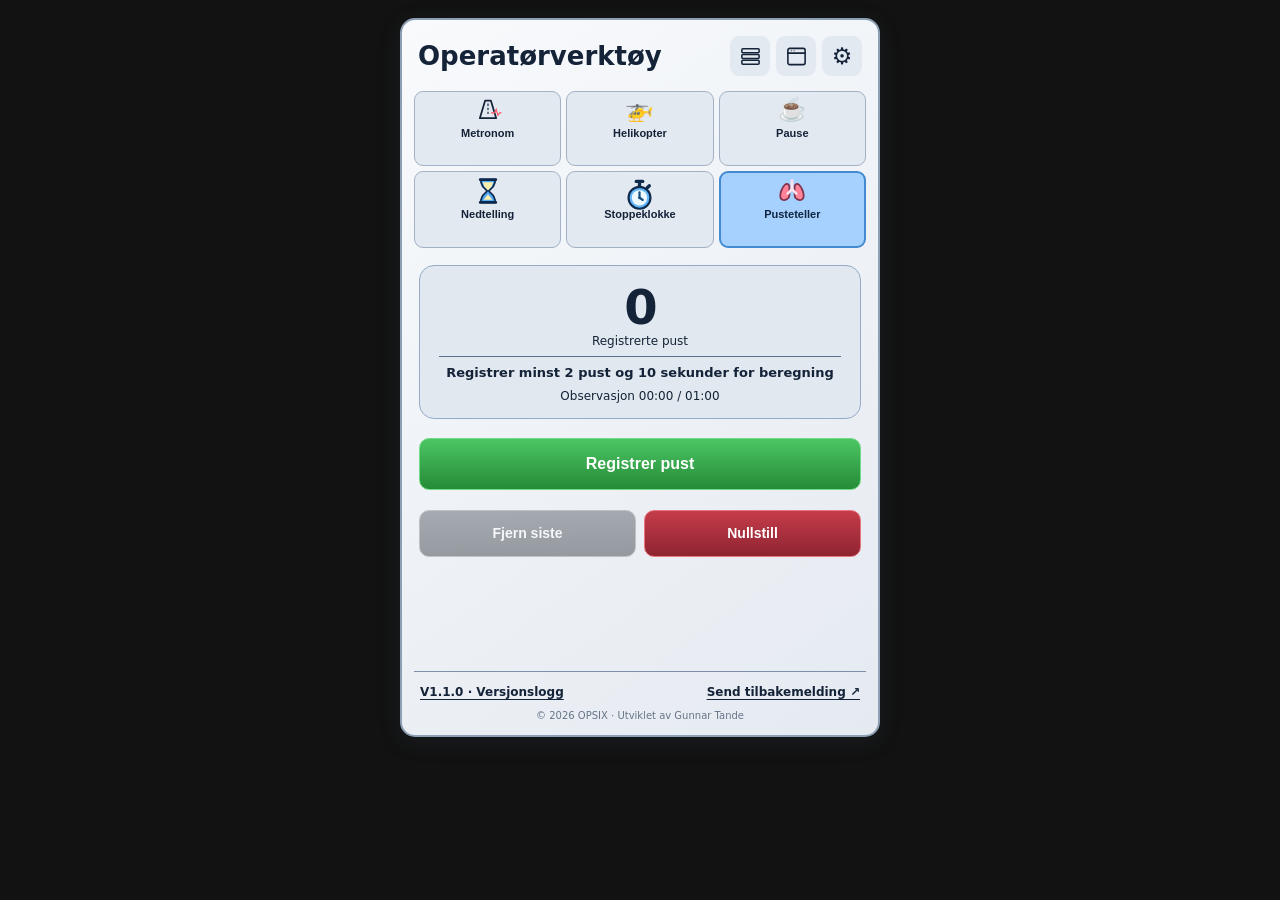
==== commit 2161cae9: "..." ====
--- a/index.html
+++ b/index.html
@@ -8,8 +8,8 @@
     <link rel="icon" href="opsix-x-192.png" sizes="192x192" type="image/png">
     <link rel="apple-touch-icon" href="opsix-x-192.png">
     <link rel="manifest" href="manifest.webmanifest">
-    <link rel="stylesheet" href="klokker.css?v=20261124-3">
-    <script src="klokker.js?v=20261124-3" defer></script>
+    <link rel="stylesheet" href="klokker.css?v=20261125-1">
+    <script src="klokker.js?v=20261125-1" defer></script>
 </head>
 <body data-theme="natt">
     <section class="tool floating-notice" id="floatingNotice" aria-labelledby="floatingNoticeTitle" hidden>
@@ -21,10 +21,6 @@
         <header class="top">
             <div class="brand-title">
                 <strong>Operatørverktøy</strong>
-            </div>
-            <div class="floating-clock" id="floatingClock">
-                <time id="floatingTime" aria-label="Norsk tid"></time>
-                <time id="floatingDate"></time>
             </div>
             <div class="header-actions">
                 <button id="openFloating" class="icon-button" type="button" title="Flytende knapper" aria-label="Åpne flytende knapper">
@@ -62,6 +58,10 @@
             </select>
         </div>
         <nav class="tabs" aria-label="Verktøylinje">
+            <div class="floating-clock" id="floatingClock" hidden>
+                <time id="floatingTime" aria-label="Norsk tid"></time>
+                <time id="floatingDate"></time>
+            </div>
             <button class="tab" data-tab="metronom" aria-selected="false">
                 <span class="tab-symbol brand-small" aria-hidden="true">
                     <svg viewBox="0 0 48 48" fill="none">
@@ -124,7 +124,7 @@
                 </div>
                 <div class="metro-controls">
                     <div class="adjuster" id="bpmAdjust">
-                        <label for="bpmInput">Juster takt</label>
+                        <label for="bpmInput">Takt (BPM)</label>
                         <div>
                             <button id="bpmDown" type="button" aria-label="Reduser BPM">−</button>
                             <input id="bpmInput" type="number" inputmode="numeric" min="1" step="1" value="110">
@@ -184,23 +184,18 @@
                 </div>
             </section>
             <section class="pane" id="pusteteller" aria-label="Pusteteller">
-                <p class="subtitle">
-                    Estimat etter minimum 2 pust og 10 sekunder.
-                </p>
                 <div class="display breath-display" id="breathBox">
                     <strong id="breathCount">0</strong>
                     <span>Registrerte pust</span>
-                    <div class="breath-result">
-                        Anslått RF
-                        <b id="breathRate">–</b>
-                        <span>/min</span>
+                    <div class="breath-result" id="breathResult" role="status" aria-live="polite" aria-atomic="true">
+                        Registrer minst 2 pust og 10 sekunder for beregning
                     </div>
                     <span class="observation" id="breathTime">Observasjon 00:00 / 01:00</span>
                 </div>
-                <button type="button" class="btn primary big-breath" id="breathTap">+ Registrer pust</button>
+                <button type="button" class="btn primary big-breath" id="breathTap">Registrer pust</button>
                 <div class="actions two">
-                    <button id="breathUndo" class="btn" type="button" disabled>− Fjern siste pust</button>
-                    <button id="breathReset" class="btn">↻ Nullstill</button>
+                    <button id="breathUndo" class="btn neutral-dark" type="button" disabled>Fjern siste</button>
+                    <button id="breathReset" class="btn danger" type="button">Nullstill</button>
                 </div>
             </section>
             <section class="pane" id="pause" aria-label="Pause" hidden inert>
--- a/klokker.css
+++ b/klokker.css
@@ -1,4 +1,4 @@
-:root{color-scheme:dark;--bg:#071426;--panel:#0b1c34;--field:#1a2a44;--border:#6981a1;--text:#f6f9ff;--muted:#bdc8d9;--blue:#2d76d0;--green:#29953a}*{box-sizing:border-box}html,body{margin:0;min-height:100%;font-family:Inter,system-ui,-apple-system,Segoe UI,Arial,sans-serif;background:transparent;color:var(--text)}body{padding:6px}.tool{background:linear-gradient(150deg,#112744,#08162a 55%,#071222);border:2px solid #8da5c5;border-radius:15px;padding:14px 12px 12px;box-shadow:0 10px 35px #0007;max-width:480px;margin:auto}.top{display:flex;align-items:center;gap:12px;padding:2px 4px 15px}.brand-icon{display:grid;place-items:center;border:2px solid #dce8fc;border-radius:16px;width:66px;height:66px;flex-shrink:0;background:linear-gradient(145deg,#162c4b,#08172c);color:white}.brand-icon svg{width:46px}.brand-title{display:flex;flex-direction:column;gap:2px;min-width:0}.brand-title span{font-size:16px;font-weight:600}.icon-button{margin-left:auto;align-self:flex-start;border:0;background:#243954;color:white;border-radius:9px;padding:6px 10px;font-size:22px;cursor:pointer}.tabs{display:grid;grid-template-columns:repeat(4,minmax(0,1fr));gap:3px;margin-bottom:7px}.tab{position:relative;min-width:0;min-height:76px;display:grid;grid-template-rows:26px 18px 17px;align-content:center;justify-items:center;gap:2px;background:#1b2b45;border:1px solid #536580;border-radius:10px 10px 3px;color:#fff;cursor:pointer;font-size:11px;font-weight:700;padding:4px 2px}.tab.active{background:linear-gradient(155deg,#3587dd,#17428f);border:2px solid #add3ff}.tab-symbol{display:grid;place-items:center;width:100%;height:26px;font-size:26px;line-height:1}.tab-label{align-self:center;line-height:18px;white-space:nowrap}.tab-status{grid-row:3;align-self:center;max-width:100%;font-size:10px;line-height:17px;font-variant-numeric:tabular-nums;white-space:nowrap;color:#e0f3ff}.pane{min-height:430px;padding:10px 5px 0}.pane[hidden],.tab-status[hidden]{display:none!important}h1{font-size:21px;margin:0 0 4px}.subtitle{font-size:13px;color:var(--muted);margin:0 0 19px;line-height:1.45}.display{background:linear-gradient(145deg,#1c2f4d,#14253f);border:1.5px solid #94aac9;border-radius:15px;min-height:117px;display:flex;flex-direction:column;align-items:center;justify-content:center;padding:15px 8px;margin-bottom:19px}.display strong{font-size:64px;line-height:1.1;font-weight:800;font-variant-numeric:tabular-nums;letter-spacing:-2px}.display strong span{font-size:37px;letter-spacing:-1px}.pulse-line{color:#ff596b;width:70%;height:23px}.pulse-line svg{width:100%;height:100%}.adjuster{display:flex;align-items:center;justify-content:space-between;margin-top:14px;gap:12px}.adjuster label{font-size:12px;color:var(--muted)}.adjuster>div{display:flex;align-items:center;gap:5px}.adjuster button{height:35px;width:35px;border:1px solid var(--border);background:#243954;color:white;border-radius:8px;font-size:21px;cursor:pointer}.adjuster input{width:58px;height:35px;text-align:center;border:1px solid var(--border);background:#101d33;color:white;border-radius:8px;font-weight:750;font-size:16px}.adjuster input::-webkit-inner-spin-button{display:none}.actions{display:grid;grid-template-columns:repeat(3,minmax(0,1fr));gap:8px;margin-top:20px}.btn{cursor:pointer;border:1px solid #8096b4;background:linear-gradient(#293d59,#16283e);border-radius:10px;min-height:47px;color:white;font-size:14px;font-weight:700}.btn.primary{background:linear-gradient(#4cc564,#258b37);border-color:#71dc86}.btn:disabled{opacity:.46;cursor:not-allowed}.btn:focus-visible,.tab:focus-visible,.icon-button:focus-visible,input:focus-visible{outline:3px solid #90d2ff;outline-offset:2px}.time-display span,.breath-display>span{font-size:12px;color:var(--muted)}.time-settings{display:grid;grid-template-columns:1fr 1fr;gap:12px}.time-settings label{color:var(--muted);font-size:13px;font-weight:650;display:flex;flex-direction:column;gap:6px}.time-settings input{background:#172841;border:1px solid var(--border);color:white;border-radius:9px;padding:9px 12px;font-size:20px;width:100%}.breath-result{width:95%;text-align:center;border-top:1px solid #5a718f;margin-top:10px;padding-top:8px}.breath-result b{font-size:29px;margin-left:8px}.breath-result span{font-size:14px}.big-breath{width:100%;min-height:68px;font-size:19px;touch-action:manipulation}.actions.single{grid-template-columns:1fr}@media(min-width:580px){body{padding:18px}}@media(max-width:370px){.tool{padding:9px 7px}.tab{font-size:10px}.brand-title strong{font-size:19px}.display strong{font-size:52px}.display strong span{font-size:29px}.btn{font-size:12px}.pane{min-height:440px}}
+:root{color-scheme:dark;--bg:#071426;--panel:#0b1c34;--field:#1a2a44;--border:#6981a1;--text:#f6f9ff;--muted:#bdc8d9;--blue:#2d76d0;--green:#29953a}*{box-sizing:border-box}html,body{margin:0;min-height:100%;font-family:Inter,system-ui,-apple-system,Segoe UI,Arial,sans-serif;background:transparent;color:var(--text)}body{padding:6px}.tool{background:linear-gradient(150deg,#112744,#08162a 55%,#071222);border:2px solid #8da5c5;border-radius:15px;padding:14px 12px 12px;box-shadow:0 10px 35px #0007;max-width:480px;margin:auto}.top{display:flex;align-items:center;gap:12px;padding:2px 4px 15px}.brand-icon{display:grid;place-items:center;border:2px solid #dce8fc;border-radius:16px;width:66px;height:66px;flex-shrink:0;background:linear-gradient(145deg,#162c4b,#08172c);color:white}.brand-icon svg{width:46px}.brand-title{display:flex;flex-direction:column;gap:2px;min-width:0}.brand-title span{font-size:16px;font-weight:600}.icon-button{margin-left:auto;align-self:flex-start;border:0;background:#243954;color:white;border-radius:9px;padding:6px 10px;font-size:22px;cursor:pointer}.tabs{display:grid;grid-template-columns:repeat(4,minmax(0,1fr));gap:3px;margin-bottom:7px}.tab{position:relative;min-width:0;min-height:76px;display:grid;grid-template-rows:26px 18px 17px;align-content:center;justify-items:center;gap:2px;background:#1b2b45;border:1px solid #536580;border-radius:10px 10px 3px;color:#fff;cursor:pointer;font-size:11px;font-weight:700;padding:4px 2px}.tab.active{background:linear-gradient(155deg,#3587dd,#17428f);border:2px solid #add3ff}.tab-symbol{display:grid;place-items:center;width:100%;height:26px;font-size:26px;line-height:1}.tab-label{align-self:center;line-height:18px;white-space:nowrap}.tab-status{grid-row:3;align-self:center;max-width:100%;font-size:10px;line-height:17px;font-variant-numeric:tabular-nums;white-space:nowrap;color:#e0f3ff}.pane{min-height:430px;padding:10px 5px 0}.pane[hidden],.tab-status[hidden]{display:none!important}h1{font-size:21px;margin:0 0 4px}.subtitle{font-size:13px;color:var(--muted);margin:0 0 19px;line-height:1.45}.display{background:linear-gradient(145deg,#1c2f4d,#14253f);border:1.5px solid #94aac9;border-radius:15px;min-height:117px;display:flex;flex-direction:column;align-items:center;justify-content:center;padding:15px 8px;margin-bottom:19px}.display strong{font-size:64px;line-height:1.1;font-weight:800;font-variant-numeric:tabular-nums;letter-spacing:-2px}.display strong span{font-size:37px;letter-spacing:-1px}.pulse-line{color:#ff596b;width:70%;height:23px}.pulse-line svg{width:100%;height:100%}.adjuster{display:flex;align-items:center;justify-content:space-between;margin-top:14px;gap:12px}.adjuster label{font-size:12px;color:var(--muted)}.adjuster>div{display:flex;align-items:center;gap:5px}.adjuster button{height:35px;width:35px;border:1px solid var(--border);background:#243954;color:white;border-radius:8px;font-size:21px;cursor:pointer}.adjuster input{width:58px;height:35px;text-align:center;border:1px solid var(--border);background:#101d33;color:white;border-radius:8px;font-weight:750;font-size:16px}.adjuster input::-webkit-inner-spin-button{display:none}.actions{display:grid;grid-template-columns:repeat(3,minmax(0,1fr));gap:8px;margin-top:20px}.btn{cursor:pointer;border:1px solid #8096b4;background:linear-gradient(#293d59,#16283e);border-radius:10px;min-height:47px;color:white;font-size:14px;font-weight:700}.btn.primary{background:linear-gradient(#4cc564,#258b37);border-color:#71dc86}.btn.neutral-dark{background:linear-gradient(#515861,#30363e);border-color:#858c95;color:#fff}.btn.danger{background:linear-gradient(#c63c4a,#8e2431);border-color:#e97580;color:#fff}.btn:disabled{opacity:.46;cursor:not-allowed}.btn:focus-visible,.tab:focus-visible,.icon-button:focus-visible,input:focus-visible{outline:3px solid #90d2ff;outline-offset:2px}.time-display span,.breath-display>span{font-size:12px;color:var(--muted)}.time-settings{display:grid;grid-template-columns:1fr 1fr;gap:12px}.time-settings label{color:var(--muted);font-size:13px;font-weight:650;display:flex;flex-direction:column;gap:6px}.time-settings input{background:#172841;border:1px solid var(--border);color:white;border-radius:9px;padding:9px 12px;font-size:20px;width:100%}.breath-result{width:95%;text-align:center;border-top:1px solid #5a718f;margin-top:8px;padding-top:8px;font-size:13px;font-weight:650;line-height:1.3;text-wrap:balance}.big-breath{width:100%;min-height:68px;font-size:19px;touch-action:manipulation}.actions.single{grid-template-columns:1fr}@media(min-width:580px){body{padding:18px}}@media(max-width:370px){.tool{padding:9px 7px}.tab{font-size:10px}.brand-title strong{font-size:19px}.display strong{font-size:52px}.display strong span{font-size:29px}.btn{font-size:12px}.pane{min-height:440px}}
 /* V1.1.0 */
 body[data-theme="dempet"]{--bg:#172234;--panel:#223148;--field:#35475f;--border:#8597ae;--text:#f5f7fa;--muted:#d4dce7;color-scheme:dark}
 body[data-theme="dag"]{--bg:#e4e9ef;--panel:#f6f8fa;--field:#e1e8ef;--border:#7c90aa;--text:#142338;--muted:#42546a;color-scheme:light}
@@ -7,12 +7,12 @@
 body[data-theme="dag"] .display,body[data-theme="dag"] .pause-setting,body[data-theme="dag"] .time-settings input,body[data-theme="dag"] .adjuster input{background:var(--field);color:var(--text)}
 body[data-theme="dempet"] .display,body[data-theme="dempet"] .pause-setting{background:var(--field)}
 body[data-theme="dag"] .subtitle,body[data-theme="dag"] .adjuster label,body[data-theme="dag"] .time-settings label,body[data-theme="dag"] .copyright{color:var(--muted)}
-body[data-theme="dag"] .tab,body[data-theme="dag"] .btn:not(.primary),body[data-theme="dag"] .icon-button,body[data-theme="dag"] select,body[data-theme="dag"] .adjuster button{background:#e3e9f0;color:#142338;border-color:#a2b2c4}
+body[data-theme="dag"] .tab,body[data-theme="dag"] .btn:not(.primary):not(.danger):not(.neutral-dark),body[data-theme="dag"] .icon-button,body[data-theme="dag"] select,body[data-theme="dag"] .adjuster button{background:#e3e9f0;color:#142338;border-color:#a2b2c4}
 body[data-theme="dag"] .tab.active{background:#a6d1ff;color:#10253f}
 .header-actions{margin-left:auto;display:flex;align-items:center;gap:6px}.theme-label{font-size:11px}.header-actions select{background:#233a58;color:white;border:1px solid #6e89aa;padding:7px 2px;border-radius:7px;max-width:92px}.header-actions .icon-button{margin:0;align-self:auto}.tabs{grid-template-columns:repeat(3,minmax(0,1fr));gap:5px}.tab{min-height:66px;border-radius:9px;font-size:11px}.tab-symbol{font-size:23px}.brand-small svg{width:28px;height:28px;display:block}.pane{min-height:360px}.pane h1{margin-bottom:12px}.beat-display{margin-top:12px}.bpm-number{background:transparent;border:0;color:inherit;font:inherit;font-size:62px;font-weight:800;cursor:pointer;font-variant-numeric:tabular-nums}.bpm-number span{font-size:32px}.bpm-direct{font:800 45px system-ui;max-width:200px;width:100%;text-align:center;background:var(--field);color:var(--text);border:2px solid #65aafa;border-radius:10px}.bpm-direct[hidden]{display:none}.pulse-line{transform-origin:center}.pause-setting{padding:10px;border:1px solid var(--border);border-radius:10px;margin:10px 0;display:grid;grid-template-columns:minmax(0,1fr) 110px;gap:8px;align-items:center;background:#15253e}.pause-setting label{font-size:12px;font-weight:650}.pause-setting input{width:100%;min-width:0;padding:9px 4px;background:var(--field);color:var(--text);border:1px solid var(--border);border-radius:8px}.observation{font-size:12px;margin-top:7px}.breath-display.observed{background:linear-gradient(145deg,#18633c,#0a3927);border-color:#8af0ab;color:#fff}.breath-display.observed span{color:#fff}.pause-display{min-height:100px;margin-top:14px}.pause-display strong{font-size:19px;letter-spacing:0}.pause-display.due,.tab.pause-due{background:linear-gradient(140deg,#217d42,#174b31);color:white;border-color:#ffadb7}.heli-display strong{font-size:58px}.full{width:100%}.actions.two{grid-template-columns:1fr 1fr}.bottom-links{display:flex;align-items:center;justify-content:space-between;gap:10px;padding-top:12px}.bottom-links button{background:transparent;border:0;color:inherit;font:650 12px system-ui;text-decoration:underline;text-underline-offset:3px;cursor:pointer}.copyright{margin:10px 0 2px;text-align:center;font-size:10px;opacity:.78}dialog{background:var(--panel);color:var(--text);border:1px solid var(--border);border-radius:12px;width:min(360px,92vw);padding:20px}dialog::backdrop{background:#000a}.brand-title strong{font-size:26px}.top{gap:8px}.brand-icon{width:54px;height:54px}.brand-icon svg{width:39px}@media(max-width:390px){.brand-title strong{font-size:21px}.brand-title span{font-size:12px}.theme-label{display:none}.header-actions select{max-width:77px}.top{padding-bottom:10px}.bpm-number{font-size:52px}}
 @media(prefers-reduced-motion:reduce){}
 #countBox.finished{background:linear-gradient(135deg,#662b33,#a23a44);color:#fff;border-color:#ffbac0;box-shadow:0 0 0 2px #f2828a inset}
-body[data-theme="dempet"] .tab:not(.active),body[data-theme="dempet"] .btn:not(.primary){background:#33475f;color:#f7f9fd}
+body[data-theme="dempet"] .tab:not(.active),body[data-theme="dempet"] .btn:not(.primary):not(.danger):not(.neutral-dark){background:#33475f;color:#f7f9fd}
 body[data-theme="dag"] .brand-title,body[data-theme="dag"] h1,body[data-theme="dag"] .display strong,body[data-theme="dag"] .display span{color:var(--text)}
 body[data-theme="dag"] .brand-icon{background:#213b5a;color:white}
 body[data-theme="dag"] .tab.active{border-color:#448ad0}
@@ -133,18 +133,6 @@
 body[data-text-size="extra"] { --text-scale: 1.4; }
 .header-actions #textSize { max-width: none; }
 .top { flex-wrap: wrap; }
-.top > .floating-clock {
-  order: 3;
-  flex: 1 0 100%;
-  text-align: center;
-  display: grid;
-  justify-items: center;
-  gap: 2px;
-  padding: 2px 0 6px;
-  font-variant-numeric: tabular-nums;
-}
-.top #floatingTime { font-size: clamp(32px, 9vw, 44px); font-weight: 800; line-height: 1.05; }
-.top #floatingDate { font-size: 14px; color: var(--muted); line-height: 1.1; }
 body[data-text-size] .tabs { grid-template-columns: repeat(3, minmax(0, 1fr)); }
 body[data-text-size]:not([data-text-size="normal"]) {
   font-size: calc(16px * var(--text-scale));
@@ -358,9 +346,10 @@
   justify-content: center;
   gap: var(--time-separator);
   color: var(--muted);
-  font-size: calc(12px * var(--text-scale, 1));
-  font-weight: 700;
-  margin-block: 0 6px;
+  opacity: .82;
+  font-size: calc(11px * var(--text-scale, 1));
+  font-weight: 600;
+  margin-block: 0 5px;
 }
 .time-unit-headings span {
   inline-size: var(--time-column);
@@ -480,10 +469,9 @@
   width: 100%;
   background: var(--panel);
 }
-/* To faste hÃ¸ydegrupper, men panelene kan vokse hvis innholdet krever det. */
-.floating-clocks .tool-panes > .pane { min-height: 0; grid-area: auto; padding: 8px 10px; }
-.floating-clocks .tool-panes > .pane:is(#metronom, #nedtelling, #stoppeklokke) { min-height: 160px; }
-.floating-clocks .tool-panes > .pane:is(#helikopter, #pause, #pusteteller) { min-height: 266px; }
+/* Fire kompakte verktÃ¸y har felles minimumshÃ¸yde. De to Ã¸vrige fÃ¸lger innholdet. */
+.floating-clocks .tool-panes > .pane { min-height: 0; grid-area: auto; padding: 6px 9px 4px; }
+.floating-clocks .tool-panes > .pane:is(#metronom, #nedtelling, #stoppeklokke, #pusteteller) { min-height: 180px; }
 .floating-clocks .tool-panes .display {
   min-height: 0;
   padding: 8px 9px;
@@ -560,8 +548,8 @@
 }
 
 @media (max-width: 579px) {
-  .floating-clocks .tool-panes > .pane:is(#metronom, #nedtelling, #stoppeklokke) { min-height: 280px; }
-  .floating-clocks .tool-panes > .pane:is(#helikopter, #pause, #pusteteller) { min-height: 390px; }
+  /* Enkeltkolonne gir mer naturlig hÃ¸yde; alle fire kompakte paneler fÃ¥r lik stÃ¸rrelse. */
+  .floating-clocks .tool-panes > .pane:is(#metronom, #nedtelling, #stoppeklokke, #pusteteller) { min-height: 305px; }
 }
 
 @media (max-width: 620px) {
